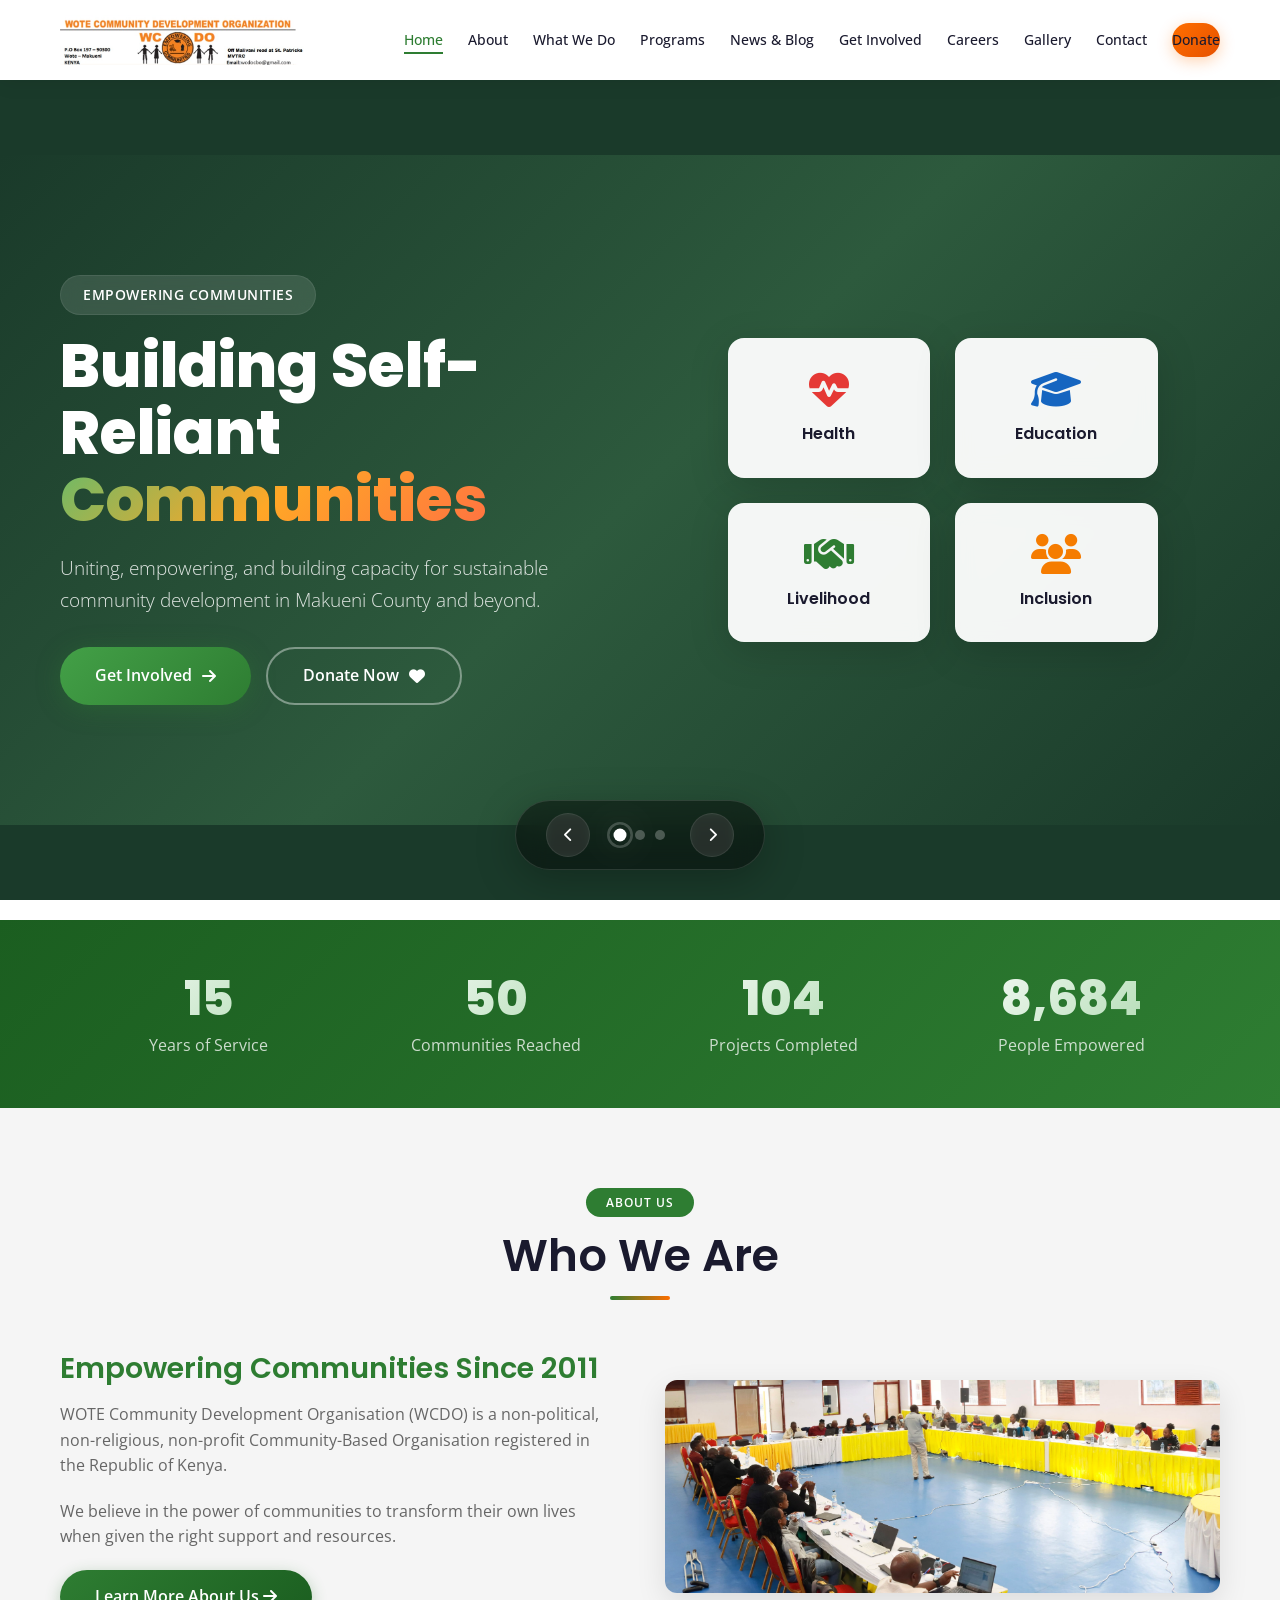
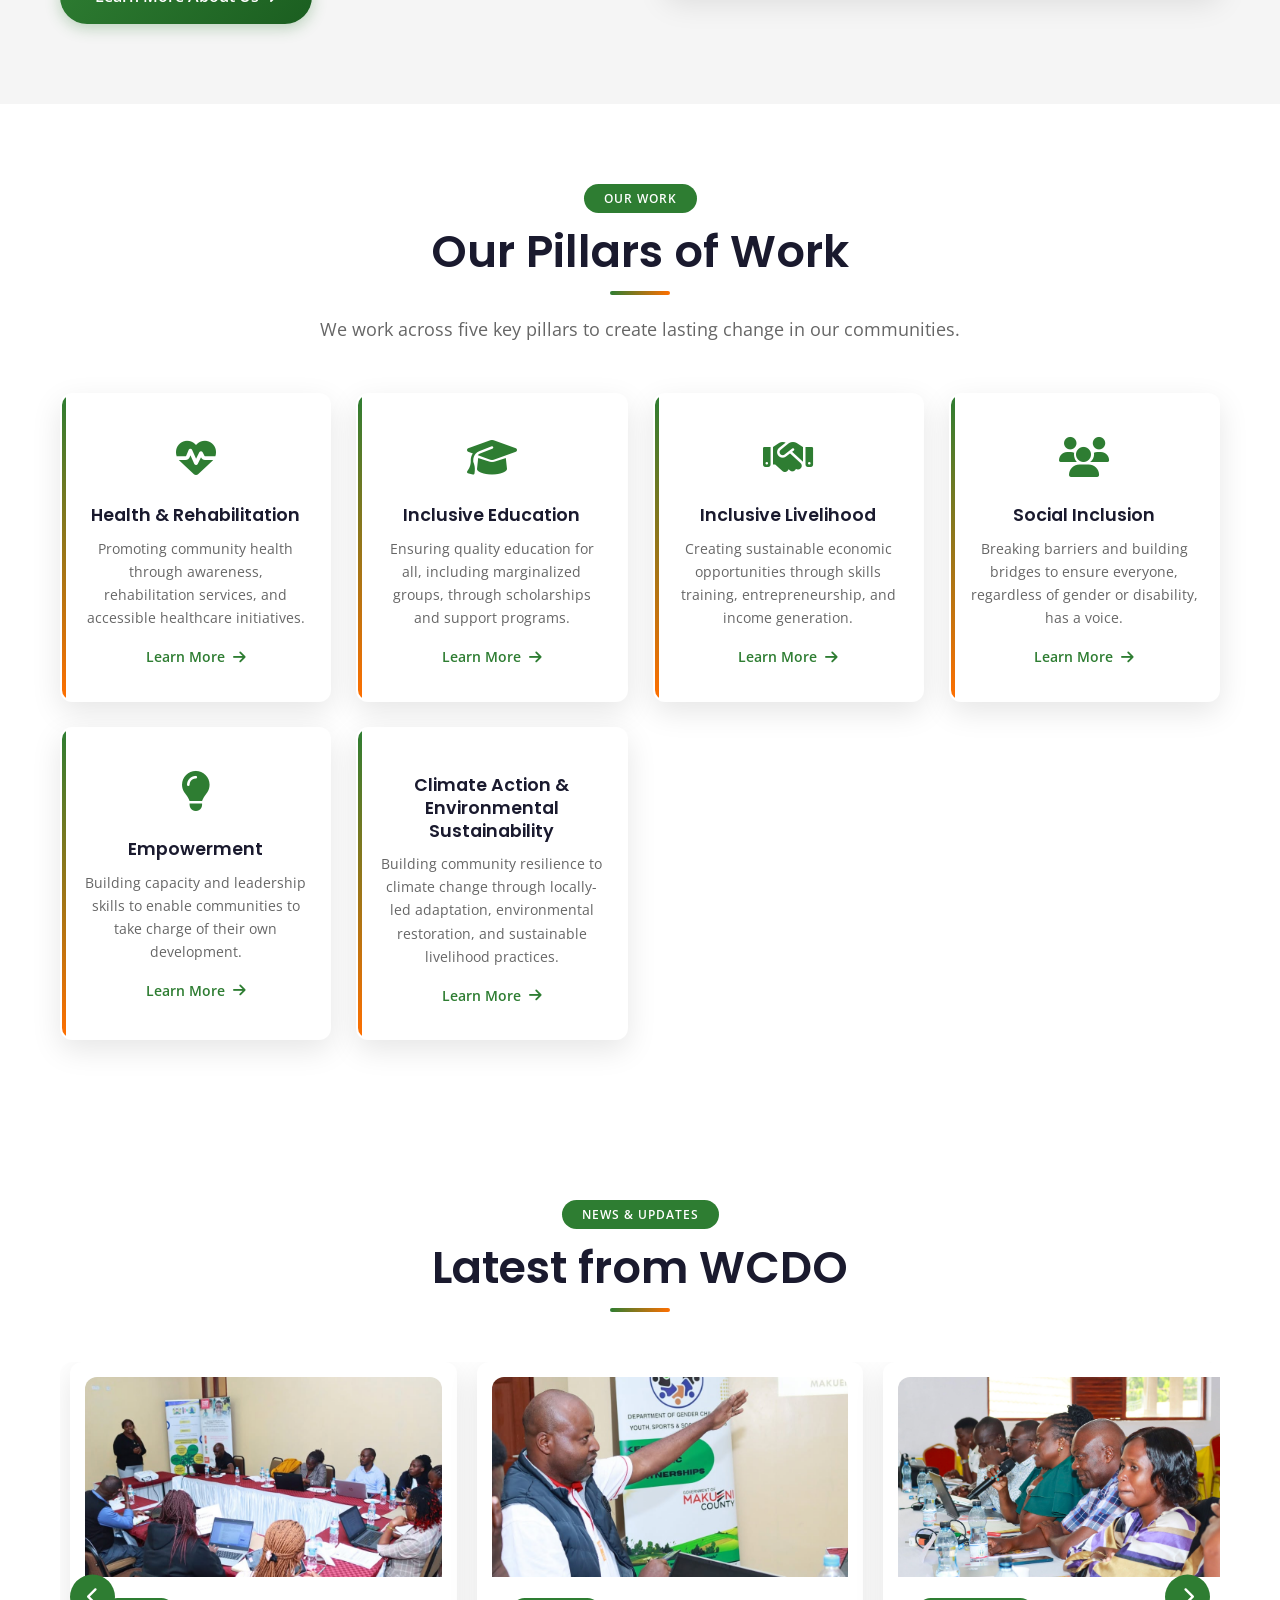
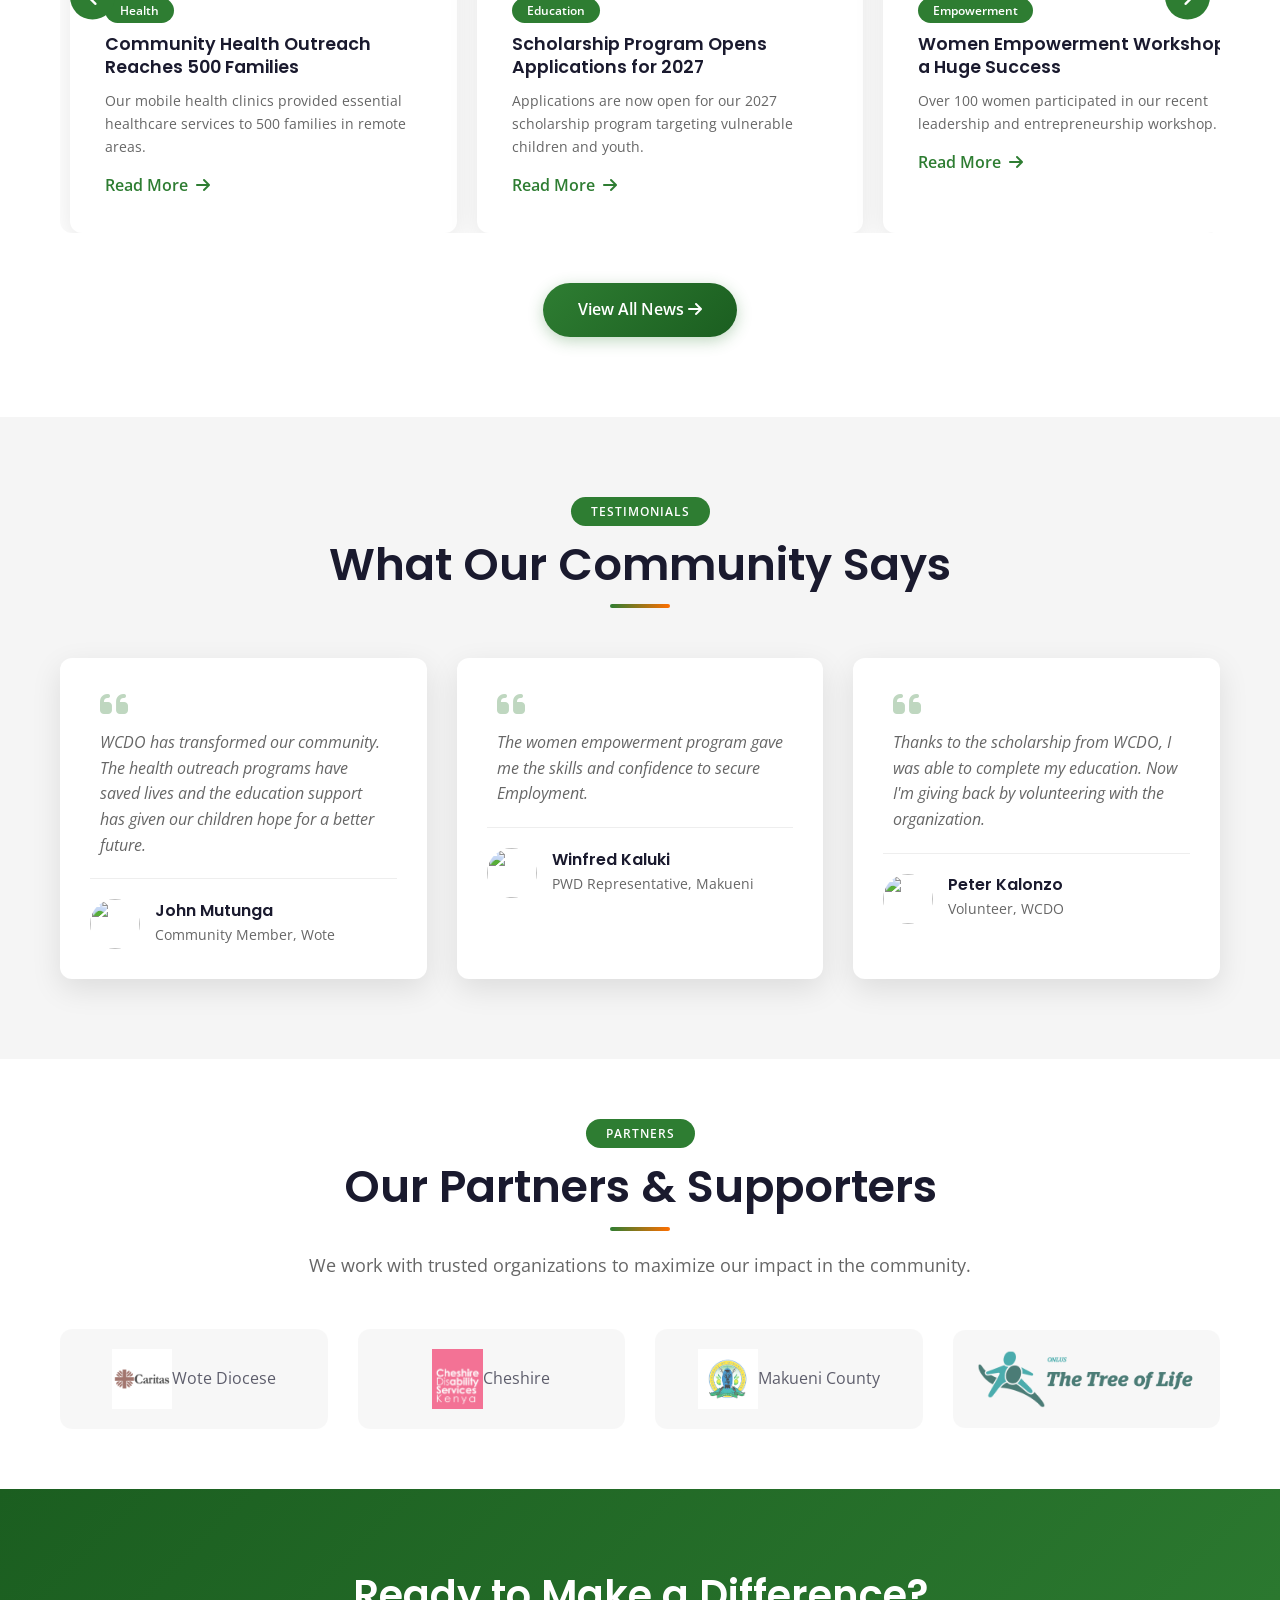
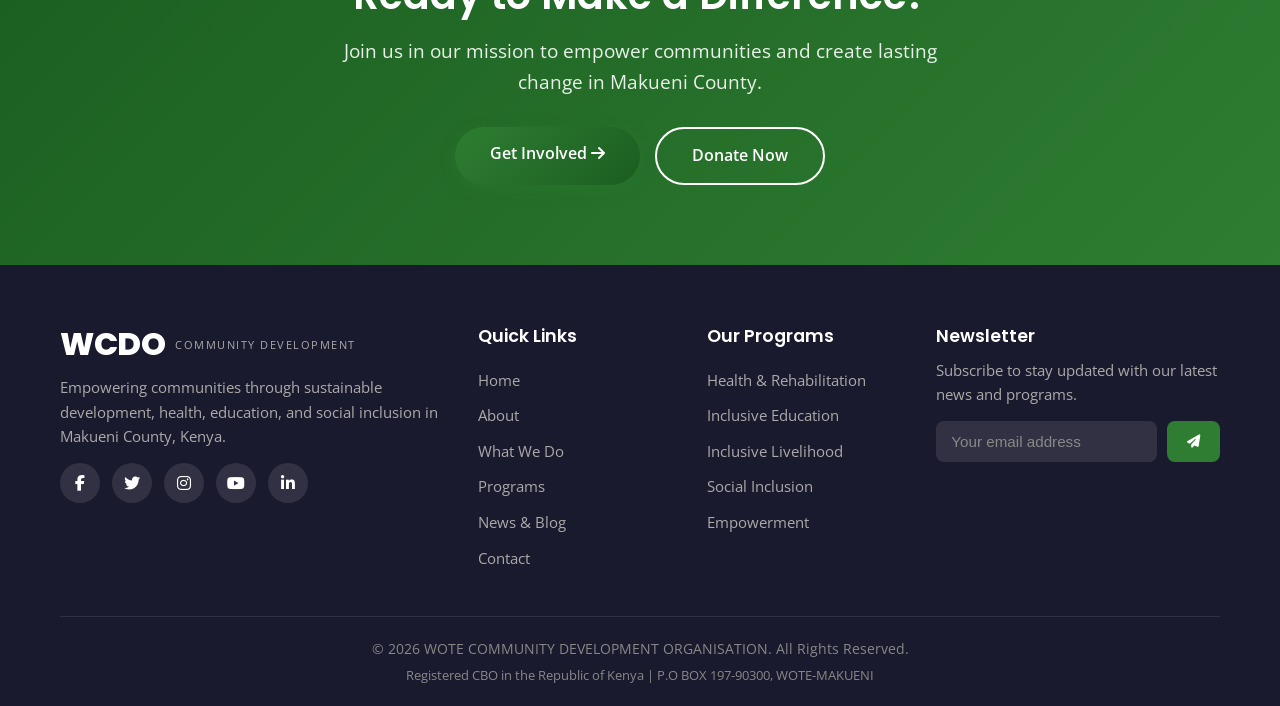
==== index.html @ 83245bdb "Initial commit: WCDO website with blog system" ====
<!DOCTYPE html>
<html lang="en">
<head>
    <meta charset="UTF-8">
    <meta name="viewport" content="width=device-width, initial-scale=1.0">
	 <!-- FAVICON -->
    <!-- ======================================== -->
    <link rel="icon" type="image/x-icon" href="favicon.ico">
    <link rel="apple-touch-icon" sizes="180x180" href="assets/images/apple-touch-icon.png">
    <link rel="icon" type="image/png" sizes="32x32" href="assets/images/favicon-32x32.png">
    <link rel="icon" type="image/png" sizes="16x16" href="assets/images/favicon-16x16.png">
    <link rel="manifest" href="site.webmanifest">
    
    <!-- ======================================== -->
    <!-- SEO / META -->
    <!-- ======================================== -->
    <meta name="description" content="WOTE Community Development Organisation - Empowering communities through health, education, livelihood, and social inclusion in Makueni County, Kenya.">
	<title>WCDO - Wote Community Development Organisation</title>
    
    <!-- Google Fonts -->
    <link href="https://fonts.googleapis.com/css2?family=Poppins:wght@300;400;500;600;700;800&family=Open+Sans:wght@300;400;600;700&display=swap" rel="stylesheet">
    
    <!-- Font Awesome Icons -->
    <link rel="stylesheet" href="https://cdnjs.cloudflare.com/ajax/libs/font-awesome/6.4.0/css/all.min.css">
    
    <!-- Custom CSS -->
    <link rel="stylesheet" href="css/style.css">
</head>
<body>
    <!-- ======================================== -->
    <!-- HEADER / NAVIGATION -->
    <!-- ======================================== -->
    <header class="header" id="header">
        <div class="container">
            <nav class="navbar">
                <div class="logo">
                    <a href="index.html" class="logo-with-text">
                        <img src="assets/images/logo.jpg" alt="WCDO Logo" class="logo-img">
                    </a>
                </div>
                
                <ul class="nav-menu" id="navMenu">
                    <li><a href="index.html" class="nav-link active">Home</a></li>
                    <li><a href="about.html" class="nav-link">About</a></li>
                    <li><a href="what-we-do.html" class="nav-link">What We Do</a></li>
                    <li><a href="programs.html" class="nav-link">Programs</a></li>
                    <li><a href="news-blog.html" class="nav-link">News & Blog</a></li>
                    <li><a href="get-involved.html" class="nav-link">Get Involved</a></li>
					<li><a href="careers.html" class="nav-link">Careers</a></li>
                    <li><a href="gallery.html" class="nav-link">Gallery</a></li>
                    <li><a href="contact.html" class="nav-link">Contact</a></li>
                    <li><a href="donate.html" class="btn-donate-nav">Donate</a></li>
                </ul>
                
                <div class="hamburger" id="hamburger">
                    <span class="bar"></span>
                    <span class="bar"></span>
                    <span class="bar"></span>
                </div>
            </nav>
        </div>
    </header>

<!-- ======================================== -->
<!-- HERO SECTION WITH SLIDER -->
<!-- ======================================== -->
<!-- ======================================== -->
<!-- HERO SECTION WITH SLIDER -->
<!-- ======================================== -->
<section class="hero">
    <div class="hero-slider" id="heroSlider">
        <!-- Slide 1 -->
        <div class="slide active" data-index="0">
            <div class="slide-bg" style="background: linear-gradient(135deg, #1a3a2a 0%, #2d5a3d 50%, #1a3a2a 100%);"></div>
            <div class="container hero-content">
                <div class="hero-text">
                    <span class="hero-badge">Empowering Communities</span>
                    <h1>Building Self-Reliant <br><span class="highlight">Communities</span></h1>
                    <p>Uniting, empowering, and building capacity for sustainable community development in Makueni County and beyond.</p>
                    <div class="hero-buttons">
                        <a href="get-involved.html" class="btn-primary">Get Involved <i class="fas fa-arrow-right"></i></a>
                        <a href="donate.html" class="btn-secondary">Donate Now <i class="fas fa-heart"></i></a>
                    </div>
                </div>
                <div class="hero-image">
                    <div class="floating-cards">
                        <div class="float-card card1">
                            <i class="fas fa-heartbeat"></i>
                            <span>Health</span>
                        </div>
                        <div class="float-card card2">
                            <i class="fas fa-graduation-cap"></i>
                            <span>Education</span>
                        </div>
                        <div class="float-card card3">
                            <i class="fas fa-handshake"></i>
                            <span>Livelihood</span>
                        </div>
                        <div class="float-card card4">
                            <i class="fas fa-users"></i>
                            <span>Inclusion</span>
                        </div>
                    </div>
                </div>
            </div>
        </div>
        
        <!-- Slide 2 -->
        <div class="slide" data-index="1">
            <div class="slide-bg" style="background: linear-gradient(135deg, #0d47a1 0%, #1565c0 50%, #0d47a1 100%);"></div>
            <div class="container hero-content">
                <div class="hero-text">
                    <span class="hero-badge">Making a Difference</span>
                    <h1>Transforming Lives <br><span class="highlight">Through Education</span></h1>
                    <p>Providing quality education and opportunities for every child in our community, regardless of their background.</p>
                    <div class="hero-buttons">
                        <a href="programs.html" class="btn-primary">Our Programs <i class="fas fa-arrow-right"></i></a>
                        <a href="donate.html" class="btn-secondary">Support Education</a>
                    </div>
                </div>
                <div class="hero-image">
                    <img src="assets/images/training 1.jpg" alt="Education" style="border-radius: 20px; box-shadow: 0 20px 60px rgba(0,0,0,0.3);">
                </div>
            </div>
        </div>
        
        <!-- Slide 3 -->
        <div class="slide" data-index="2">
            <div class="slide-bg" style="background: linear-gradient(135deg, #bf360c 0%, #e65100 50%, #bf360c 100%);"></div>
            <div class="container hero-content">
                <div class="hero-text">
                    <span class="hero-badge">Community Health</span>
                    <h1>Healthy Communities <br><span class="highlight">Stronger Futures</span></h1>
                    <p>Promoting health and rehabilitation services to ensure every community member has access to quality healthcare.</p>
                    <div class="hero-buttons">
                        <a href="what-we-do.html" class="btn-primary">Learn More <i class="fas fa-arrow-right"></i></a>
                        <a href="contact.html" class="btn-secondary">Get in Touch</a>
                    </div>
                </div>
                <div class="hero-image">
                    <img src="assets/images/training 3.jpg" alt="Healthcare" style="border-radius: 20px; box-shadow: 0 20px 60px rgba(0,0,0,0.3);">
                </div>
            </div>
        </div>
    </div>
    
    <!-- Slider Controls -->
    <div class="slider-controls">
        <button class="slider-btn prev" id="prevSlide"><i class="fas fa-chevron-left"></i></button>
        <div class="slider-dots" id="sliderDots">
            <span class="dot active" data-slide="0"></span>
            <span class="dot" data-slide="1"></span>
            <span class="dot" data-slide="2"></span>
        </div>
        <button class="slider-btn next" id="nextSlide"><i class="fas fa-chevron-right"></i></button>
    </div>
</section>

<!-- ======================================== -->
<!-- STATS BAR - MOVED OUTSIDE HERO -->
<!-- ======================================== -->
<section class="stats-bar">
    <div class="container">
        <div class="stats-grid">
            <div class="stat-item" data-count="15">
                <span class="stat-number" id="stat1">0</span>
                <span class="stat-label">Years of Service</span>
            </div>
            <div class="stat-item" data-count="50">
                <span class="stat-number" id="stat2">0</span>
                <span class="stat-label">Communities Reached</span>
            </div>
            <div class="stat-item" data-count="120">
                <span class="stat-number" id="stat3">0</span>
                <span class="stat-label">Projects Completed</span>
            </div>
            <div class="stat-item" data-count="10000">
                <span class="stat-number" id="stat4">0</span>
                <span class="stat-label">People Empowered</span>
            </div>
        </div>
    </div>
</section>

    <!-- ======================================== -->
    <!-- ABOUT PREVIEW SECTION -->
    <!-- ======================================== -->
    <section class="about-preview">
        <div class="container">
            <div class="section-header">
                <span class="section-tag">About Us</span>
                <h2>Who We Are</h2>
                <div class="section-divider"></div>
            </div>
            
            <div class="about-preview-grid">
                <div class="about-preview-content">
                    <h3>Empowering Communities Since 2011</h3>
                    <p>WOTE Community Development Organisation (WCDO) is a non-political, non-religious, non-profit Community-Based Organisation registered in the Republic of Kenya.</p>
                    <p>We believe in the power of communities to transform their own lives when given the right support and resources.</p>
                    <a href="about.html" class="btn-primary">Learn More About Us <i class="fas fa-arrow-right"></i></a>
                </div>
                <div class="about-preview-image">
                    <img src="assets/images/community.jpg" alt="Community" loading="lazy">
                </div>
            </div>
        </div>
    </section>

    <!-- ======================================== -->
    <!-- PILLARS PREVIEW -->
    <!-- ======================================== -->
    <section class="pillars-preview">
        <div class="container">
            <div class="section-header">
                <span class="section-tag">Our Work</span>
                <h2>Our Pillars of Work</h2>
                <div class="section-divider"></div>
                <p>We work across five key pillars to create lasting change in our communities.</p>
            </div>
            
            <div class="pillars-grid">
                <div class="pillar-card">
                    <div class="pillar-icon"><i class="fas fa-heartbeat"></i></div>
                    <h3>Health & Rehabilitation</h3>
                    <p>Promoting community health through awareness, rehabilitation services, and accessible healthcare initiatives.</p>
                    <a href="what-we-do.html#health" class="pillar-link">Learn More <i class="fas fa-arrow-right"></i></a>
                </div>
                <div class="pillar-card">
                    <div class="pillar-icon"><i class="fas fa-graduation-cap"></i></div>
                    <h3>Inclusive Education</h3>
                    <p>Ensuring quality education for all, including marginalized groups, through scholarships and support programs.</p>
                    <a href="what-we-do.html#education" class="pillar-link">Learn More <i class="fas fa-arrow-right"></i></a>
                </div>
                <div class="pillar-card">
                    <div class="pillar-icon"><i class="fas fa-handshake"></i></div>
                    <h3>Inclusive Livelihood</h3>
                    <p>Creating sustainable economic opportunities through skills training, entrepreneurship, and income generation.</p>
                    <a href="what-we-do.html#livelihood" class="pillar-link">Learn More <i class="fas fa-arrow-right"></i></a>
                </div>
                <div class="pillar-card">
                    <div class="pillar-icon"><i class="fas fa-users"></i></div>
                    <h3>Social Inclusion</h3>
                    <p>Breaking barriers and building bridges to ensure everyone, regardless of gender or disability, has a voice.</p>
                    <a href="what-we-do.html#inclusion" class="pillar-link">Learn More <i class="fas fa-arrow-right"></i></a>
                </div>
                <div class="pillar-card">
                    <div class="pillar-icon"><i class="fas fa-lightbulb"></i></div>
                    <h3>Empowerment</h3>
                    <p>Building capacity and leadership skills to enable communities to take charge of their own development.</p>
                    <a href="what-we-do.html#empowerment" class="pillar-link">Learn More <i class="fas fa-arrow-right"></i></a>
                </div>
				 <div class="pillar-card">
                    <div class="pillar-icon"><i class="fa-globe-africa"></i></div>
                    <h3>Climate Action & Environmental Sustainability</h3>
                    <p>Building community resilience to climate change through locally-led adaptation, environmental restoration, and sustainable livelihood practices.</p>
                    <a href="what-we-do.html#empowerment" class="pillar-link">Learn More <i class="fas fa-arrow-right"></i></a>
                </div>
            </div>
        </div>
    </section>

    <!-- ======================================== -->
    <!-- NEWS & UPDATES CAROUSEL -->
    <!-- ======================================== -->
    <section class="news-carousel">
        <div class="container">
            <div class="section-header">
                <span class="section-tag">News & Updates</span>
                <h2>Latest from WCDO</h2>
                <div class="section-divider"></div>
            </div>
            
            <div class="carousel-container">
                <div class="carousel-track" id="carouselTrack">
                    <!-- News Item 1 -->
                    <div class="carousel-item">
                        <img src="assets/images/stakeholders.jpg" alt="Health Outreach">
                        <div class="carousel-content">
                            <span class="news-tag">Health</span>
                            <h3>Community Health Outreach Reaches 500 Families</h3>
                            <p>Our mobile health clinics provided essential healthcare services to 500 families in remote areas.</p>
                            <a href="news-blog.html" class="read-more">Read More <i class="fas fa-arrow-right"></i></a>
                        </div>
                    </div>
                    
                    <!-- News Item 2 -->
                    <div class="carousel-item">
                        <img src="assets/images/education.jpg" alt="Education">
                        <div class="carousel-content">
                            <span class="news-tag">Education</span>
                            <h3>Scholarship Program Opens Applications for 2027</h3>
                            <p>Applications are now open for our 2027 scholarship program targeting vulnerable children and youth.</p>
                            <a href="news-blog.html" class="read-more">Read More <i class="fas fa-arrow-right"></i></a>
                        </div>
                    </div>
                    
                    <!-- News Item 3 -->
                    <div class="carousel-item">
                        <img src="assets/images/women.jpg" alt="Women Empowerment">
                        <div class="carousel-content">
                            <span class="news-tag">Empowerment</span>
                            <h3>Women Empowerment Workshop a Huge Success</h3>
                            <p>Over 100 women participated in our recent leadership and entrepreneurship workshop.</p>
                            <a href="news-blog.html" class="read-more">Read More <i class="fas fa-arrow-right"></i></a>
                        </div>
                    </div>
                    
                    <!-- News Item 4 -->
                    <div class="carousel-item">
                        <img src="https://images.unsplash.com/photo-1531482615713-2afd69097998?w=400&h=250&fit=crop" alt="Community">
                        <div class="carousel-content">
                            <span class="news-tag">Community</span>
                            <h3>New Community Center Opens in Wote</h3>
                            <p>A new community center has been opened to provide a space for training and community gatherings.</p>
                            <a href="news-blog.html" class="read-more">Read More <i class="fas fa-arrow-right"></i></a>
                        </div>
                    </div>
                    
                    <!-- News Item 5 -->
                    <div class="carousel-item">
                        <img src="https://images.unsplash.com/photo-1593113646773-028c64a0ad7b?w=400&h=250&fit=crop" alt="Youth">
                        <div class="carousel-content">
                            <span class="news-tag">Youth</span>
                            <h3>Youth Leadership Program Launched</h3>
                            <p>New program aims to develop leadership skills among youth in Makueni County.</p>
                            <a href="news-blog.html" class="read-more">Read More <i class="fas fa-arrow-right"></i></a>
                        </div>
                    </div>
                </div>
                
                <button class="carousel-btn prev-btn" id="carouselPrev"><i class="fas fa-chevron-left"></i></button>
                <button class="carousel-btn next-btn" id="carouselNext"><i class="fas fa-chevron-right"></i></button>
            </div>
            
            <div class="carousel-dots" id="carouselDots"></div>
            
            <div class="view-all-news">
                <a href="news-blog.html" class="btn-primary">View All News <i class="fas fa-arrow-right"></i></a>
            </div>
        </div>
    </section>

    <!-- ======================================== -->
    <!-- TESTIMONIALS -->
    <!-- ======================================== -->
    <section class="testimonials">
        <div class="container">
            <div class="section-header">
                <span class="section-tag">Testimonials</span>
                <h2>What Our Community Says</h2>
                <div class="section-divider"></div>
            </div>
            
            <div class="testimonials-grid">
                <div class="testimonial-card">
                    <div class="testimonial-content">
                        <i class="fas fa-quote-left"></i>
                        <p>WCDO has transformed our community. The health outreach programs have saved lives and the education support has given our children hope for a better future.</p>
                    </div>
                    <div class="testimonial-author">
                        <img src="" alt="">
                        <div>
                            <h4>John Mutunga</h4>
                            <span>Community Member, Wote</span>
                        </div>
                    </div>
                </div>
                
                <div class="testimonial-card">
                    <div class="testimonial-content">
                        <i class="fas fa-quote-left"></i>
                        <p>The women empowerment program gave me the skills and confidence to secure Employment.</p>
                    </div>
                    <div class="testimonial-author">
                        <img src="" alt="">
                        <div>
                            <h4>Winfred Kaluki</h4>
                            <span>PWD Representative, Makueni</span>
                        </div>
                    </div>
                </div>
                
                <div class="testimonial-card">
                    <div class="testimonial-content">
                        <i class="fas fa-quote-left"></i>
                        <p>Thanks to the scholarship from WCDO, I was able to complete my education. Now I'm giving back by volunteering with the organization.</p>
                    </div>
                    <div class="testimonial-author">
                        <img src="" alt="">
                        <div>
                            <h4>Peter Kalonzo</h4>
                            <span>Volunteer, WCDO</span>
                        </div>
                    </div>
                </div>
            </div>
        </div>
    </section>

    <!-- ======================================== -->
<!-- PARTNERS -->
<!-- ======================================== -->
<section class="partners">
    <div class="container">
        <div class="section-header">
            <span class="section-tag">Partners</span>
            <h2>Our Partners & Supporters</h2>
            <div class="section-divider"></div>
            <p>We work with trusted organizations to maximize our impact in the community.</p>
        </div>
        
        <div class="partners-grid">
            <div class="partner-logo">
                <img src="assets/images/caritas.png" alt="Caritas Wote Diocese" loading="lazy">
                <span class="partner-name">Wote Diocese</span>
            </div>
            <div class="partner-logo">
                <img src="assets/images/chesire.png" alt="Cheshire" loading="lazy">
                <span class="partner-name">Cheshire</span>
            </div>
            <div class="partner-logo">
                <img src="assets/images/makueni.png" alt="Makueni County" loading="lazy">
                <span class="partner-name">Makueni County</span>
            </div>
            <div class="partner-logo">
                <img src="assets/images/tree-of-life.png" alt="Tree of Life" loading="lazy">
                <span class="partner-name"></span>
            </div>
        </div>
    </div>
</section>
    <!-- ======================================== -->
    <!-- CTA SECTION -->
    <!-- ======================================== -->
    <section class="cta-section">
        <div class="container">
            <div class="cta-content">
                <h2>Ready to Make a Difference?</h2>
                <p>Join us in our mission to empower communities and create lasting change in Makueni County.</p>
                <div class="cta-buttons">
                    <a href="get-involved.html" class="btn-primary">Get Involved <i class="fas fa-arrow-right"></i></a>
                    <a href="donate.html" class="btn-secondary">Donate Now</a>
                </div>
            </div>
        </div>
    </section>

    <!-- ======================================== -->
    <!-- FOOTER -->
    <!-- ======================================== -->
    <!-- ======================================== -->
<!-- FOOTER -->
<!-- ======================================== -->
<footer class="footer">
    <div class="container">
        <div class="footer-grid">
            <div class="footer-about">
                <div class="footer-logo">
                    <span class="footer-logo-text">WCDO</span>
                    <span class="footer-logo-sub">Community Development</span>
                </div>
                <p>Empowering communities through sustainable development, health, education, and social inclusion in Makueni County, Kenya.</p>
                <div class="footer-social">
                    <a href="https://www.facebook.com/profile.php?id=61583773153705" target="_blank"><i class="fab fa-facebook-f"></i></a>
                    <a href="#" target="_blank"><i class="fab fa-twitter"></i></a>
                    <a href="#" target="_blank"><i class="fab fa-instagram"></i></a>
                    <a href="#" target="_blank"><i class="fab fa-youtube"></i></a>
                    <a href="#" target="_blank"><i class="fab fa-linkedin-in"></i></a>
                </div>
            </div>
            
            <div class="footer-links">
                <h4>Quick Links</h4>
                <ul>
                    <li><a href="index.html">Home</a></li>
                    <li><a href="about.html">About</a></li>
                    <li><a href="what-we-do.html">What We Do</a></li>
                    <li><a href="programs.html">Programs</a></li>
                    <li><a href="news-blog.html">News & Blog</a></li>
                    <li><a href="contact.html">Contact</a></li>
                </ul>
            </div>
            
            <div class="footer-links">
                <h4>Our Programs</h4>
                <ul>
                    <li><a href="programs.html">Health & Rehabilitation</a></li>
                    <li><a href="programs.html">Inclusive Education</a></li>
                    <li><a href="programs.html">Inclusive Livelihood</a></li>
                    <li><a href="programs.html">Social Inclusion</a></li>
                    <li><a href="programs.html">Empowerment</a></li>
                </ul>
            </div>
            
            <div class="footer-newsletter">
                <h4>Newsletter</h4>
                <p>Subscribe to stay updated with our latest news and programs.</p>
                <form id="newsletterForm" class="newsletter-form">
                    <input type="email" placeholder="Your email address" required>
                    <button type="submit"><i class="fas fa-paper-plane"></i></button>
                </form>
            </div>
        </div>
        
        <div class="footer-bottom">
            <p>&copy; 2026 WOTE COMMUNITY DEVELOPMENT ORGANISATION. All Rights Reserved.</p>
            <p>Registered CBO in the Republic of Kenya | P.O BOX 197-90300, WOTE-MAKUENI</p>
        </div>
    </div>
</footer>

    <!-- Scroll to top button -->
    <button id="scrollTop" class="scroll-top">
        <i class="fas fa-chevron-up"></i>
    </button>

    <!-- ======================================== -->
    <!-- JAVASCRIPT -->
    <!-- ======================================== -->
    <script src="js/main.js"></script>
</body>
</html>
---- css/style.css ----
/* ======================================== */
/* CSS VARIABLES & RESET */
/* ======================================== */
:root {
    --primary: #2E7D32;
    --primary-dark: #1B5E20;
    --primary-light: #4CAF50;
    --secondary: #FF6F00;
    --secondary-light: #FFA726;
    --accent: #1565C0;
    --accent-light: #42A5F5;
    --dark: #1a1a2e;
    --dark-light: #2d2d44;
    --gray: #f5f5f5;
    --gray-dark: #666;
    --white: #ffffff;
    --shadow: 0 10px 30px rgba(0,0,0,0.1);
    --shadow-hover: 0 15px 40px rgba(0,0,0,0.15);
    --radius: 12px;
    --transition: all 0.3s cubic-bezier(0.4, 0, 0.2, 1);
}

* {
    margin: 0;
    padding: 0;
    box-sizing: border-box;
}

html {
    scroll-behavior: smooth;
}

body {
    font-family: 'Open Sans', sans-serif;
    color: var(--dark);
    background: var(--white);
    overflow-x: hidden;
    line-height: 1.6;
}

h1, h2, h3, h4, h5, h6 {
    font-family: 'Poppins', sans-serif;
    font-weight: 600;
    line-height: 1.3;
}

a {
    text-decoration: none;
    color: inherit;
    transition: var(--transition);
}

ul {
    list-style: none;
}

img {
    max-width: 100%;
    height: auto;
    display: block;
}

.container {
    max-width: 1200px;
    margin: 0 auto;
    padding: 0 20px;
}

/* ======================================== */
/* SECTION HEADERS */
/* ======================================== */
.section-header {
    text-align: center;
    margin-bottom: 50px;
}

.section-tag {
    display: inline-block;
    background: var(--primary);
    color: var(--white);
    padding: 5px 20px;
    border-radius: 50px;
    font-size: 12px;
    font-weight: 600;
    text-transform: uppercase;
    letter-spacing: 1px;
    margin-bottom: 10px;
}

.section-header h2 {
    font-size: 2.8rem;
    color: var(--dark);
    margin-bottom: 5px;
}

.section-divider {
    width: 60px;
    height: 4px;
    background: linear-gradient(90deg, var(--primary), var(--secondary));
    margin: 10px auto 20px;
    border-radius: 2px;
}

.section-header p {
    color: var(--gray-dark);
    max-width: 700px;
    margin: 0 auto;
    font-size: 1.1rem;
}

/* ======================================== */
/* BUTTONS */
/* ======================================== */
.btn-primary {
    display: inline-block;
    padding: 14px 35px;
    background: linear-gradient(135deg, var(--primary), var(--primary-dark));
    color: var(--white);
    border: none;
    border-radius: 50px;
    font-size: 1rem;
    font-weight: 600;
    cursor: pointer;
    transition: var(--transition);
    box-shadow: 0 4px 15px rgba(46, 125, 50, 0.3);
}

.btn-primary:hover {
    transform: translateY(-3px);
    box-shadow: 0 8px 25px rgba(46, 125, 50, 0.4);
}

.btn-secondary {
    display: inline-block;
    padding: 14px 35px;
    background: transparent;
    color: var(--white);
    border: 2px solid var(--white);
    border-radius: 50px;
    font-size: 1rem;
    font-weight: 600;
    cursor: pointer;
    transition: var(--transition);
}

.btn-secondary:hover {
    background: var(--white);
    color: var(--primary);
    transform: translateY(-3px);
}

.btn-donate-nav {
    display: inline-block;
    padding: 10px 25px;
    background: linear-gradient(135deg, var(--secondary), #e65100);
    color: var(--white);
    border-radius: 50px;
    font-weight: 600;
    transition: var(--transition);
    box-shadow: 0 4px 15px rgba(255, 111, 0, 0.3);
}

.btn-donate-nav:hover {
    transform: translateY(-2px);
    box-shadow: 0 8px 25px rgba(255, 111, 0, 0.4);
}

/* ======================================== */
/* HEADER / NAVIGATION */
/* ======================================== */
.header {
    position: fixed;
    top: 0;
    left: 0;
    width: 100%;
    z-index: 1000;
    background: #ffffff;
    backdrop-filter: blur(10px);
    box-shadow: 0 2px 20px rgba(0,0,0,0.08);
    transition: var(--transition);
}

.header.scrolled {
    background: rgba(255, 255, 255, 0.98);
    box-shadow: 0 4px 30px rgba(0,0,0,0.1);
}

.navbar {
    display: flex;
    justify-content: space-between;
    align-items: center;
    padding: 15px 0;
}

.logo a {
    display: flex;
    align-items: center;
    gap: 10px;
}

.logo-icon {
    font-size: 2rem;
    color: var(--primary);
}

.logo-text {
    font-family: 'Poppins', sans-serif;
    font-size: 1.8rem;
    font-weight: 800;
    color: var(--primary);
}

.logo-sub {
    font-size: 0.65rem;
    font-weight: 400;
    color: var(--gray-dark);
    display: block;
    margin-top: -5px;
}

.nav-menu {
    display: flex;
    align-items: center;
    gap: 25px;
}

.nav-menu li a {
    font-size: 0.9rem;
    font-weight: 500;
    color: var(--dark);
    padding: 5px 0;
    position: relative;
}

.nav-menu li a::after {
    content: '';
    position: absolute;
    bottom: 0;
    left: 0;
    width: 0;
    height: 2px;
    background: var(--primary);
    transition: var(--transition);
}

.nav-menu li a:hover::after,
.nav-menu li a.active::after {
    width: 100%;
}

.nav-menu li a.active {
    color: var(--primary);
}

.hamburger {
    display: none;
    flex-direction: column;
    cursor: pointer;
    gap: 5px;
}

.bar {
    width: 28px;
    height: 3px;
    background: var(--dark);
    border-radius: 2px;
    transition: var(--transition);
}

.hamburger.active .bar:nth-child(1) {
    transform: rotate(45deg) translate(5px, 6px);
}

.hamburger.active .bar:nth-child(2) {
    opacity: 0;
}

.hamburger.active .bar:nth-child(3) {
    transform: rotate(-45deg) translate(5px, -6px);
}

/* ======================================== */
/* HERO / HOME */
/* ======================================== */
.hero {
    padding-top: 80px;
    min-height: 100vh;
    display: flex;
    flex-direction: column;
    background: linear-gradient(135deg, #f8f9fa 0%, #e8f5e9 100%);
}

.hero-slider {
    flex: 1;
    display: flex;
    align-items: center;
}

.slide {
    display: none;
    width: 100%;
    padding: 40px 0;
}

.slide.active {
    display: block;
    animation: fadeSlide 0.8s ease;
}

@keyframes fadeSlide {
    from { opacity: 0; transform: translateY(30px); }
    to { opacity: 1; transform: translateY(0); }
}

.slide-bg {
    position: absolute;
    top: 0;
    left: 0;
    width: 100%;
    height: 100%;
    z-index: -1;
}

.hero-content {
    display: grid;
    grid-template-columns: 1fr 1fr;
    gap: 50px;
    align-items: center;
    position: relative;
    padding: 40px 0;
}

.hero-text .hero-badge {
    display: inline-block;
    background: rgba(46, 125, 50, 0.15);
    color: var(--primary);
    padding: 8px 20px;
    border-radius: 50px;
    font-size: 0.85rem;
    font-weight: 600;
    margin-bottom: 15px;
}

.hero-text h1 {
    font-size: 3.8rem;
    font-weight: 800;
    line-height: 1.1;
    margin-bottom: 15px;
}

.hero-text h1 .highlight {
    background: linear-gradient(135deg, var(--primary), var(--secondary));
    -webkit-background-clip: text;
    -webkit-text-fill-color: transparent;
}

.hero-text p {
    font-size: 1.2rem;
    color: var(--gray-dark);
    margin-bottom: 30px;
    max-width: 550px;
}

.hero-buttons {
    display: flex;
    gap: 15px;
    flex-wrap: wrap;
}

.hero-image {
    position: relative;
    display: flex;
    justify-content: center;
    align-items: center;
}

.floating-cards {
    display: grid;
    grid-template-columns: 1fr 1fr;
    gap: 25px;
    padding: 20px;
}

.float-card {
    background: var(--white);
    padding: 30px 25px;
    border-radius: var(--radius);
    text-align: center;
    box-shadow: var(--shadow);
    transition: var(--transition);
    animation: float 3s ease-in-out infinite;
}

.float-card:nth-child(2) { animation-delay: 0.5s; }
.float-card:nth-child(3) { animation-delay: 1s; }
.float-card:nth-child(4) { animation-delay: 1.5s; }

.float-card:hover {
    transform: translateY(-10px);
    box-shadow: var(--shadow-hover);
}

.float-card i {
    font-size: 2.5rem;
    color: var(--primary);
    margin-bottom: 10px;
}

.float-card span {
    display: block;
    font-weight: 600;
    color: var(--dark);
}

@keyframes float {
    0%, 100% { transform: translateY(0); }
    50% { transform: translateY(-10px); }
}

/* Stats Bar */
.stats-bar {
    background: linear-gradient(135deg, var(--primary-dark), var(--primary));
    padding: 40px 0;
    margin-top: 20px;
}

.stats-grid {
    display: grid;
    grid-template-columns: repeat(4, 1fr);
    gap: 30px;
    text-align: center;
}

.stat-item {
    color: var(--white);
}

.stat-number {
    font-family: 'Poppins', sans-serif;
    font-size: 3rem;
    font-weight: 800;
    display: block;
}

.stat-label {
    font-size: 1rem;
    opacity: 0.9;
}

/* ======================================== */
/* ABOUT PAGE */
/* ======================================== */
.about {
    padding: 100px 0;
    background: var(--white);
}

.about-grid {
    display: grid;
    grid-template-columns: 1fr 1fr;
    gap: 60px;
    align-items: start;
}

.about-text h3 {
    font-size: 1.8rem;
    color: var(--primary);
    margin-bottom: 15px;
}

.about-text p {
    color: var(--gray-dark);
    margin-bottom: 15px;
}

.vision-mission {
    display: grid;
    grid-template-columns: 1fr 1fr;
    gap: 20px;
    margin: 30px 0;
}

.vm-card {
    padding: 25px;
    border-radius: var(--radius);
    background: var(--gray);
    transition: var(--transition);
}

.vm-card:hover {
    transform: translateY(-5px);
    box-shadow: var(--shadow);
}

.vm-card.vision {
    background: linear-gradient(135deg, #e8f5e9, #c8e6c9);
}

.vm-card.mission {
    background: linear-gradient(135deg, #fff3e0, #ffe0b2);
}

.vm-icon {
    font-size: 2rem;
    margin-bottom: 10px;
}

.vm-card.vision .vm-icon { color: var(--primary); }
.vm-card.mission .vm-icon { color: var(--secondary); }

.vm-card h4 {
    font-size: 1.1rem;
    margin-bottom: 8px;
}

.vm-card p {
    font-size: 0.95rem;
    color: var(--gray-dark);
}

.core-values h3 {
    font-size: 1.5rem;
    margin-bottom: 15px;
    color: var(--dark);
}

.values-grid {
    display: grid;
    grid-template-columns: repeat(auto-fit, minmax(180px, 1fr));
    gap: 15px;
}

.value-item {
    display: flex;
    align-items: center;
    gap: 10px;
    padding: 12px 18px;
    background: var(--gray);
    border-radius: 50px;
    font-weight: 500;
    transition: var(--transition);
}

.value-item:hover {
    background: var(--primary);
    color: var(--white);
    transform: translateX(5px);
}

.value-item i {
    color: var(--primary);
    font-size: 1.1rem;
}

.value-item:hover i {
    color: var(--white);
}

.about-image {
    position: relative;
}

.about-img-wrapper {
    position: relative;
    border-radius: var(--radius);
    overflow: hidden;
    box-shadow: var(--shadow);
}

.about-img-wrapper img {
    width: 100%;
    height: 100%;
    object-fit: cover;
    transition: var(--transition);
}

.about-img-wrapper:hover img {
    transform: scale(1.05);
}

.about-experience {
    position: absolute;
    bottom: 30px;
    right: -20px;
    background: linear-gradient(135deg, var(--secondary), #e65100);
    color: var(--white);
    padding: 20px 25px;
    border-radius: var(--radius);
    text-align: center;
    box-shadow: var(--shadow);
}

.exp-number {
    font-family: 'Poppins', sans-serif;
    font-size: 2.5rem;
    font-weight: 800;
    display: block;
}

.exp-label {
    font-size: 0.9rem;
    opacity: 0.9;
}

/* Team Section */
.team-section {
    margin-top: 60px;
}

.team-section h3 {
    text-align: center;
    font-size: 2rem;
    margin-bottom: 30px;
    color: var(--dark);
}

.team-grid {
    display: grid;
    grid-template-columns: repeat(auto-fit, minmax(250px, 1fr));
    gap: 30px;
}

.team-card {
    background: var(--white);
    border-radius: var(--radius);
    overflow: hidden;
    box-shadow: var(--shadow);
    text-align: center;
    transition: var(--transition);
}

.team-card:hover {
    transform: translateY(-10px);
    box-shadow: var(--shadow-hover);
}

.team-card img {
    width: 100%;
    height: 250px;
    object-fit: cover;
}

.team-card h4 {
    font-size: 1.2rem;
    margin-top: 15px;
    color: var(--dark);
}

.team-card p {
    color: var(--gray-dark);
    font-size: 0.9rem;
    padding: 0 15px 15px;
}

/* ======================================== */
/* WHAT WE DO / PILLARS */
/* ======================================== */
.what-we-do {
    padding: 100px 0;
    background: var(--gray);
}

.pillars-grid {
    display: grid;
    grid-template-columns: repeat(auto-fit, minmax(320px, 1fr));
    gap: 30px;
}

.pillar-card {
    background: var(--white);
    border-radius: var(--radius);
    padding: 35px;
    box-shadow: var(--shadow);
    transition: var(--transition);
    position: relative;
    overflow: hidden;
}

.pillar-card::before {
    content: '';
    position: absolute;
    top: 0;
    left: 0;
    width: 4px;
    height: 100%;
    background: linear-gradient(180deg, var(--primary), var(--secondary));
}

.pillar-card:hover {
    transform: translateY(-8px);
    box-shadow: var(--shadow-hover);
}

.pillar-icon {
    font-size: 2.5rem;
    color: var(--primary);
    margin-bottom: 15px;
}

.pillar-content h3 {
    font-size: 1.4rem;
    margin-bottom: 10px;
    color: var(--dark);
}

.pillar-content p {
    color: var(--gray-dark);
    margin-bottom: 15px;
}

.pillar-list {
    margin-bottom: 15px;
}

.pillar-list li {
    display: flex;
    align-items: center;
    gap: 10px;
    padding: 5px 0;
    font-size: 0.95rem;
    color: var(--gray-dark);
}

.pillar-list li i {
    color: var(--primary);
    font-size: 0.8rem;
}

.pillar-link {
    color: var(--primary);
    font-weight: 600;
    display: inline-flex;
    align-items: center;
    gap: 8px;
    transition: var(--transition);
}

.pillar-link:hover {
    color: var(--primary-dark);
    gap: 12px;
}

/* ======================================== */
/* PROGRAMS */
/* ======================================== */
.programs {
    padding: 100px 0;
    background: var(--white);
}

.programs-filter {
    display: flex;
    flex-wrap: wrap;
    justify-content: center;
    gap: 10px;
    margin-bottom: 40px;
}

.filter-btn {
    padding: 10px 25px;
    border: 2px solid #ddd;
    background: transparent;
    border-radius: 50px;
    cursor: pointer;
    font-weight: 600;
    transition: var(--transition);
    color: var(--gray-dark);
}

.filter-btn:hover {
    border-color: var(--primary);
    color: var(--primary);
}

.filter-btn.active {
    background: var(--primary);
    color: var(--white);
    border-color: var(--primary);
}

.programs-grid {
    display: grid;
    grid-template-columns: repeat(auto-fit, minmax(320px, 1fr));
    gap: 30px;
}

.program-card {
    background: var(--white);
    border-radius: var(--radius);
    overflow: hidden;
    box-shadow: var(--shadow);
    transition: var(--transition);
}

.program-card:hover {
    transform: translateY(-8px);
    box-shadow: var(--shadow-hover);
}

.program-card img {
    width: 100%;
    height: 220px;
    object-fit: cover;
}

.program-content {
    padding: 25px;
}

.program-tag {
    display: inline-block;
    padding: 3px 15px;
    background: var(--primary);
    color: var(--white);
    border-radius: 50px;
    font-size: 0.75rem;
    font-weight: 600;
    margin-bottom: 10px;
}

.program-content h3 {
    font-size: 1.2rem;
    margin-bottom: 10px;
}

.program-content p {
    color: var(--gray-dark);
    font-size: 0.95rem;
    margin-bottom: 15px;
}

.program-status {
    display: flex;
    justify-content: space-between;
    align-items: center;
    padding-top: 15px;
    border-top: 1px solid #eee;
}

.status-badge {
    padding: 5px 15px;
    border-radius: 50px;
    font-size: 0.8rem;
    font-weight: 600;
}

.status-badge.active {
    background: #e8f5e9;
    color: var(--primary);
}

.status-badge.completed {
    background: #e3f2fd;
    color: var(--accent);
}

.program-link {
    color: var(--primary);
    font-weight: 600;
}

/* ======================================== */
/* BLOG */
/* ======================================== */
.blog {
    padding: 100px 0;
    background: var(--gray);
}

.blog-admin-controls {
    display: flex;
    justify-content: space-between;
    align-items: center;
    flex-wrap: wrap;
    gap: 20px;
    margin-bottom: 40px;
}

.search-blog {
    position: relative;
    flex: 1;
    max-width: 350px;
}

.search-blog input {
    width: 100%;
    padding: 12px 45px 12px 20px;
    border: 2px solid #ddd;
    border-radius: 50px;
    font-size: 0.95rem;
    transition: var(--transition);
}

.search-blog input:focus {
    outline: none;
    border-color: var(--primary);
}

.search-blog i {
    position: absolute;
    right: 18px;
    top: 50%;
    transform: translateY(-50%);
    color: var(--gray-dark);
}

.blog-grid {
    display: grid;
    grid-template-columns: repeat(auto-fit, minmax(320px, 1fr));
    gap: 30px;
}

.blog-card {
    background: var(--white);
    border-radius: var(--radius);
    overflow: hidden;
    box-shadow: var(--shadow);
    transition: var(--transition);
    cursor: pointer;
}

.blog-card:hover {
    transform: translateY(-8px);
    box-shadow: var(--shadow-hover);
}

.blog-card img {
    width: 100%;
    height: 220px;
    object-fit: cover;
}

.blog-card-content {
    padding: 25px;
}

.blog-meta {
    display: flex;
    gap: 15px;
    font-size: 0.8rem;
    color: var(--gray-dark);
    margin-bottom: 10px;
}

.blog-meta .category {
    color: var(--primary);
    font-weight: 600;
}

.blog-card-content h3 {
    font-size: 1.2rem;
    margin-bottom: 10px;
    line-height: 1.4;
}

.blog-card-content p {
    color: var(--gray-dark);
    font-size: 0.95rem;
    margin-bottom: 15px;
}

.read-more {
    color: var(--primary);
    font-weight: 600;
    display: inline-flex;
    align-items: center;
    gap: 8px;
}

/* ======================================== */
/* GET INVOLVED */
/* ======================================== */
.get-involved {
    padding: 100px 0;
    background: var(--white);
}

.involvement-grid {
    display: grid;
    grid-template-columns: repeat(auto-fit, minmax(250px, 1fr));
    gap: 30px;
}

.involve-card {
    text-align: center;
    padding: 40px 30px;
    border-radius: var(--radius);
    background: var(--white);
    box-shadow: var(--shadow);
    transition: var(--transition);
    border: 2px solid transparent;
}

.involve-card:hover {
    transform: translateY(-8px);
    box-shadow: var(--shadow-hover);
    border-color: var(--primary);
}

.involve-icon {
    font-size: 3rem;
    color: var(--primary);
    margin-bottom: 15px;
}

.involve-card h3 {
    font-size: 1.3rem;
    margin-bottom: 10px;
}

.involve-card p {
    color: var(--gray-dark);
    margin-bottom: 20px;
}

.involve-card .btn-primary,
.involve-card .btn-secondary {
    font-size: 0.9rem;
    padding: 10px 25px;
}

.involve-card .btn-secondary {
    color: var(--primary);
    border-color: var(--primary);
}

.involve-card .btn-secondary:hover {
    background: var(--primary);
    color: var(--white);
}

/* ======================================== */
/* GALLERY */
/* ======================================== */
.gallery {
    padding: 100px 0;
    background: var(--gray);
}

.gallery-grid {
    display: grid;
    grid-template-columns: repeat(auto-fit, minmax(250px, 1fr));
    gap: 20px;
}

.gallery-item {
    position: relative;
    border-radius: var(--radius);
    overflow: hidden;
    cursor: pointer;
    aspect-ratio: 1;
}

.gallery-item img {
    width: 100%;
    height: 100%;
    object-fit: cover;
    transition: var(--transition);
}

.gallery-item:hover img {
    transform: scale(1.1);
}

.gallery-item .overlay {
    position: absolute;
    top: 0;
    left: 0;
    width: 100%;
    height: 100%;
    background: rgba(0,0,0,0.5);
    display: flex;
    align-items: center;
    justify-content: center;
    opacity: 0;
    transition: var(--transition);
}

.gallery-item:hover .overlay {
    opacity: 1;
}

.gallery-item .overlay i {
    color: var(--white);
    font-size: 2rem;
}

/* ======================================== */
/* CONTACT */
/* ======================================== */
.contact {
    padding: 100px 0;
    background: var(--white);
}

.contact-grid {
    display: grid;
    grid-template-columns: 1fr 1fr;
    gap: 50px;
}

.contact-info {
    display: flex;
    flex-direction: column;
    gap: 30px;
}

.contact-details {
    display: flex;
    flex-direction: column;
    gap: 20px;
}

.contact-item {
    display: flex;
    gap: 20px;
    align-items: flex-start;
    padding: 15px;
    background: var(--gray);
    border-radius: var(--radius);
    transition: var(--transition);
}

.contact-item:hover {
    transform: translateX(8px);
    background: #e8f5e9;
}

.contact-item i {
    font-size: 1.5rem;
    color: var(--primary);
    min-width: 40px;
    padding-top: 3px;
}

.contact-item h4 {
    font-size: 1rem;
    margin-bottom: 2px;
}

.contact-item p {
    color: var(--gray-dark);
    font-size: 0.95rem;
}

.social-links h4 {
    font-size: 1.1rem;
    margin-bottom: 10px;
}

.social-icons {
    display: flex;
    gap: 12px;
}

.social-icons a {
    display: flex;
    align-items: center;
    justify-content: center;
    width: 45px;
    height: 45px;
    background: var(--gray);
    border-radius: 50%;
    color: var(--dark);
    transition: var(--transition);
    font-size: 1.1rem;
}

.social-icons a:hover {
    background: var(--primary);
    color: var(--white);
    transform: translateY(-3px);
}

.contact-form-wrapper {
    background: var(--gray);
    padding: 40px;
    border-radius: var(--radius);
}

.contact-form .form-group {
    margin-bottom: 20px;
}

.contact-form label {
    display: block;
    font-weight: 600;
    margin-bottom: 5px;
    font-size: 0.9rem;
}

.contact-form input,
.contact-form select,
.contact-form textarea {
    width: 100%;
    padding: 12px 15px;
    border: 2px solid #ddd;
    border-radius: 8px;
    font-size: 0.95rem;
    font-family: 'Open Sans', sans-serif;
    transition: var(--transition);
}

.contact-form input:focus,
.contact-form select:focus,
.contact-form textarea:focus {
    outline: none;
    border-color: var(--primary);
}

.contact-form textarea {
    resize: vertical;
}

.map-container {
    margin-top: 50px;
    border-radius: var(--radius);
    overflow: hidden;
    box-shadow: var(--shadow);
}

/* ======================================== */
/* DONATE */
/* ======================================== */
.donate {
    padding: 100px 0;
    background: linear-gradient(135deg, #f8f9fa, #e8f5e9);
}

.donate-grid {
    display: grid;
    grid-template-columns: 1fr 1fr;
    gap: 50px;
}

.donate-info h3 {
    font-size: 1.8rem;
    color: var(--dark);
    margin-bottom: 15px;
}

.donate-info ul {
    margin-bottom: 25px;
}

.donate-info ul li {
    display: flex;
    align-items: center;
    gap: 12px;
    padding: 8px 0;
    color: var(--gray-dark);
}

.donate-info ul li i {
    color: var(--primary);
    font-size: 1.2rem;
}

.donation-methods h4 {
    font-size: 1.1rem;
    margin-bottom: 10px;
}

.method-icons {
    display: flex;
    gap: 15px;
}

.method-icons span {
    display: flex;
    align-items: center;
    gap: 8px;
    padding: 10px 20px;
    background: var(--white);
    border-radius: 50px;
    box-shadow: var(--shadow);
    font-weight: 500;
}

.donate-form-wrapper {
    background: var(--white);
    padding: 40px;
    border-radius: var(--radius);
    box-shadow: var(--shadow);
}

.donation-amounts {
    display: grid;
    grid-template-columns: repeat(auto-fit, minmax(70px, 1fr));
    gap: 10px;
    margin-bottom: 10px;
}

.amount-btn {
    padding: 10px 5px;
    border: 2px solid #ddd;
    background: transparent;
    border-radius: 8px;
    cursor: pointer;
    font-weight: 600;
    transition: var(--transition);
    font-size: 0.9rem;
}

.amount-btn:hover {
    border-color: var(--primary);
    color: var(--primary);
}

.amount-btn.active {
    background: var(--primary);
    color: var(--white);
    border-color: var(--primary);
}

.donate-form input[type="number"] {
    width: 100%;
    padding: 12px;
    border: 2px solid #ddd;
    border-radius: 8px;
    font-size: 1rem;
    margin-top: 5px;
}

.donate-submit {
    width: 100%;
    font-size: 1.1rem;
    padding: 16px;
}

/* ======================================== */
/* BLOG MODAL */
/* ======================================== */
.blog-modal {
    display: none;
    position: fixed;
    top: 0;
    left: 0;
    width: 100%;
    height: 100%;
    background: rgba(0,0,0,0.7);
    z-index: 2000;
    align-items: center;
    justify-content: center;
    padding: 20px;
}

.blog-modal.active {
    display: flex;
}

.modal-content {
    background: var(--white);
    border-radius: var(--radius);
    max-width: 800px;
    width: 100%;
    max-height: 90vh;
    overflow-y: auto;
    position: relative;
    padding: 40px;
}

.close-modal {
    position: absolute;
    top: 15px;
    right: 20px;
    font-size: 2rem;
    cursor: pointer;
    color: var(--gray-dark);
    transition: var(--transition);
}

.close-modal:hover {
    color: var(--dark);
    transform: rotate(90deg);
}

.modal-body h2 {
    font-size: 2rem;
    margin-bottom: 10px;
}

.modal-body .blog-meta {
    margin-bottom: 20px;
}

.modal-body img {
    width: 100%;
    border-radius: var(--radius);
    margin: 20px 0;
}

.modal-body .blog-content {
    line-height: 1.8;
    color: var(--gray-dark);
}

/* ======================================== */
/* ADMIN MODAL */
/* ======================================== */
.admin-modal {
    display: none;
    position: fixed;
    top: 0;
    left: 0;
    width: 100%;
    height: 100%;
    background: rgba(0,0,0,0.7);
    z-index: 2000;
    align-items: center;
    justify-content: center;
    padding: 20px;
}

.admin-modal.active {
    display: flex;
}

.admin-modal-content {
    max-width: 900px;
    max-height: 90vh;
}

.admin-body {
    padding: 20px 0;
}

.admin-body h2 {
    text-align: center;
    margin-bottom: 25px;
    color: var(--primary);
}

.admin-toolbar {
    display: flex;
    gap: 15px;
    margin-bottom: 25px;
    flex-wrap: wrap;
}

.admin-stats {
    display: grid;
    grid-template-columns: repeat(auto-fit, minmax(150px, 1fr));
    gap: 15px;
    margin-bottom: 30px;
}

.stat-card {
    background: var(--gray);
    padding: 20px;
    border-radius: var(--radius);
    text-align: center;
}

.stat-card .stat-value {
    font-family: 'Poppins', sans-serif;
    font-size: 2rem;
    font-weight: 700;
    color: var(--primary);
    display: block;
}

.stat-card .stat-label {
    font-size: 0.9rem;
    color: var(--gray-dark);
}

.post-form-container {
    background: var(--gray);
    padding: 30px;
    border-radius: var(--radius);
    margin-bottom: 30px;
}

.post-form-container h3 {
    margin-bottom: 20px;
}

.admin-posts-list h3 {
    margin-bottom: 15px;
}

.admin-post-item {
    display: flex;
    justify-content: space-between;
    align-items: center;
    padding: 15px;
    background: var(--gray);
    border-radius: 8px;
    margin-bottom: 10px;
    transition: var(--transition);
}

.admin-post-item:hover {
    background: #e8f5e9;
}

.admin-post-item .post-info h4 {
    font-size: 1rem;
}

.admin-post-item .post-info span {
    font-size: 0.8rem;
    color: var(--gray-dark);
}

.admin-post-item .post-actions {
    display: flex;
    gap: 10px;
}

.admin-post-item .post-actions button {
    padding: 5px 12px;
    border: none;
    border-radius: 5px;
    cursor: pointer;
    font-weight: 600;
    font-size: 0.8rem;
    transition: var(--transition);
}

.admin-post-item .post-actions .edit-btn {
    background: var(--accent);
    color: var(--white);
}

.admin-post-item .post-actions .delete-btn {
    background: #e53935;
    color: var(--white);
}

.admin-post-item .post-actions .edit-btn:hover {
    background: var(--accent-light);
}

.admin-post-item .post-actions .delete-btn:hover {
    background: #c62828;
}

/* ======================================== */
/* FOOTER */
/* ======================================== */
.footer {
    background: var(--dark);
    color: var(--white);
    padding: 60px 0 20px;
}

.footer-grid {
    display: grid;
    grid-template-columns: 2fr 1fr 1fr 1.5fr;
    gap: 40px;
    margin-bottom: 40px;
}

.footer-logo {
    display: flex;
    align-items: center;
    gap: 10px;
    margin-bottom: 15px;
}

.footer-logo .logo-icon {
    font-size: 2rem;
    color: var(--primary-light);
}

.footer-logo .logo-text {
    font-size: 1.8rem;
    font-weight: 800;
    color: var(--white);
}
/* ======================================== */
/* LOGO WITH IMAGE */
/* ======================================== */
.logo-with-text {
    display: flex;
    align-items: center;
    gap: 12px;
    text-decoration: none;
}

.logo-img {
    height: 50px;
    width: auto;
    display: block;
    object-fit: contain;
}

.footer-logo-img {
    height: 45px;
    width: auto;
    display: block;
    object-fit: contain;
}

.logo-text {
    font-family: 'Poppins', sans-serif;
    font-size: 1.5rem;
    font-weight: 800;
    color: var(--primary);
    line-height: 1.2;
}

.logo-sub {
    font-size: 0.6rem;
    font-weight: 400;
    color: var(--gray-dark);
    display: block;
    margin-top: -3px;
    letter-spacing: 0.5px;
}

/* Footer specific logo text */
.footer .logo-text {
    color: white;
}

.footer .logo-sub {
    color: #aaa;
}

/* Mobile responsive */
@media (max-width: 768px) {
    .logo-img {
        height: 40px;
    }
    
    .footer-logo-img {
        height: 35px;
    }
    
    .logo-text {
        font-size: 1.2rem;
    }
    
    .logo-sub {
        font-size: 0.5rem;
    }
}
.footer-about p {
    color: #aaa;
    font-size: 0.95rem;
    margin-bottom: 15px;
}

.footer-social {
    display: flex;
    gap: 12px;
}

.footer-social a {
    display: flex;
    align-items: center;
    justify-content: center;
    width: 40px;
    height: 40px;
    background: rgba(255,255,255,0.1);
    border-radius: 50%;
    transition: var(--transition);
    color: var(--white);
}

.footer-social a:hover {
    background: var(--primary);
    transform: translateY(-3px);
}

.footer-links h4 {
    font-size: 1.1rem;
    margin-bottom: 15px;
    color: var(--white);
}

.footer-links ul li {
    padding: 5px 0;
}

.footer-links ul li a {
    color: #aaa;
    transition: var(--transition);
}

.footer-links ul li a:hover {
    color: var(--primary-light);
    padding-left: 5px;
}

.footer-newsletter h4 {
    font-size: 1.1rem;
    margin-bottom: 10px;
}

.footer-newsletter p {
    color: #aaa;
    font-size: 0.95rem;
    margin-bottom: 15px;
}

.newsletter-form {
    display: flex;
    gap: 10px;
}

.newsletter-form input {
    flex: 1;
    padding: 12px 15px;
    border: none;
    border-radius: 8px;
    font-size: 0.95rem;
}

.newsletter-form button {
    padding: 12px 20px;
    background: var(--primary);
    color: var(--white);
    border: none;
    border-radius: 8px;
    cursor: pointer;
    transition: var(--transition);
}

.newsletter-form button:hover {
    background: var(--primary-light);
}

.footer-bottom {
    border-top: 1px solid rgba(255,255,255,0.1);
    padding-top: 20px;
    text-align: center;
    color: #888;
    font-size: 0.9rem;
}

.footer-bottom p:last-child {
    margin-top: 5px;
    font-size: 0.8rem;
}

/* ======================================== */
/* SCROLL TO TOP */
/* ======================================== */
.scroll-top {
    position: fixed;
    bottom: 30px;
    right: 30px;
    width: 50px;
    height: 50px;
    background: linear-gradient(135deg, var(--primary), var(--primary-dark));
    color: var(--white);
    border: none;
    border-radius: 50%;
    cursor: pointer;
    font-size: 1.2rem;
    box-shadow: 0 4px 20px rgba(46, 125, 50, 0.3);
    transition: var(--transition);
    opacity: 0;
    visibility: hidden;
    z-index: 999;
}

.scroll-top.visible {
    opacity: 1;
    visibility: visible;
}

.scroll-top:hover {
    transform: translateY(-5px);
    box-shadow: 0 8px 30px rgba(46, 125, 50, 0.4);
}

/* ======================================== */
/* RESPONSIVE */
/* ======================================== */
@media (max-width: 1024px) {
    .hero-text h1 {
        font-size: 3rem;
    }
    
    .about-grid,
    .contact-grid,
    .donate-grid {
        grid-template-columns: 1fr;
    }
    
    .footer-grid {
        grid-template-columns: 1fr 1fr;
    }
}

@media (max-width: 768px) {
    .hamburger {
        display: flex;
    }
    
    .nav-menu {
        position: fixed;
        top: 80px;
        left: -100%;
        width: 100%;
        height: calc(100vh - 80px);
        background: var(--white);
        flex-direction: column;
        padding: 40px 20px;
        gap: 20px;
        transition: var(--transition);
        overflow-y: auto;
    }
    
    .nav-menu.active {
        left: 0;
    }
    
    .nav-menu li a {
        font-size: 1.1rem;
    }
    
    .hero-content {
        grid-template-columns: 1fr;
        text-align: center;
    }
    
    .hero-text h1 {
        font-size: 2.5rem;
    }
    
    .hero-text p {
        margin: 0 auto 25px;
    }
    
    .hero-buttons {
        justify-content: center;
    }
    
    .floating-cards {
        grid-template-columns: 1fr 1fr;
        gap: 15px;
    }
    
    .float-card {
        padding: 20px;
    }
    
    .float-card i {
        font-size: 1.8rem;
    }
    
    .stats-grid {
        grid-template-columns: 1fr 1fr;
        gap: 20px;
    }
    
    .stat-number {
        font-size: 2.2rem;
    }
    
    .section-header h2 {
        font-size: 2rem;
    }
    
    .vision-mission {
        grid-template-columns: 1fr;
    }
    
    .values-grid {
        grid-template-columns: 1fr 1fr;
    }
    
    .pillars-grid,
    .programs-grid,
    .blog-grid {
        grid-template-columns: 1fr;
    }
    
    .footer-grid {
        grid-template-columns: 1fr;
        gap: 30px;
    }
    
    .contact-form-wrapper {
        padding: 25px;
    }
    
    .donate-form-wrapper {
        padding: 25px;
    }
    
    .blog-admin-controls {
        flex-direction: column;
        align-items: stretch;
    }
    
    .search-blog {
        max-width: 100%;
    }
    
    .modal-content {
        padding: 25px;
        margin: 10px;
    }
    
    .admin-modal-content {
        padding: 20px;
    }
    
    .admin-toolbar {
        flex-direction: column;
    }
    
    .admin-post-item {
        flex-direction: column;
        align-items: flex-start;
        gap: 10px;
    }
    
    .donation-amounts {
        grid-template-columns: repeat(3, 1fr);
    }
}

@media (max-width: 480px) {
    .hero-text h1 {
        font-size: 2rem;
    }
    
    .floating-cards {
        grid-template-columns: 1fr 1fr;
    }
    
    .stats-grid {
        grid-template-columns: 1fr 1fr;
    }
    
    .values-grid {
        grid-template-columns: 1fr;
    }
    
    .involvement-grid {
        grid-template-columns: 1fr;
    }
    
    .gallery-grid {
        grid-template-columns: 1fr 1fr;
    }
    
    .donation-amounts {
        grid-template-columns: repeat(2, 1fr);
    }
    
    .method-icons {
        flex-wrap: wrap;
    }
}
/* ======================================== */
/* PAGE HEADER */
/* ======================================== */
.page-header {
    padding: 140px 0 60px;
    background: linear-gradient(135deg, var(--primary-dark), var(--primary));
    color: white;
    text-align: center;
}

.page-header h1 {
    font-size: 3rem;
    font-weight: 800;
    margin-bottom: 10px;
}

.page-header p {
    font-size: 1.2rem;
    opacity: 0.9;
}

/* ======================================== */
/* CAROUSEL */
/* ======================================== */
.news-carousel {
    padding: 80px 0;
    background: var(--white);
}

.carousel-container {
    position: relative;
    overflow: hidden;
    border-radius: var(--radius);
}

.carousel-track {
    display: flex;
    transition: transform 0.5s ease;
}

.carousel-item {
    flex: 0 0 33.333%;
    padding: 15px;
    background: var(--white);
    border-radius: var(--radius);
    box-shadow: var(--shadow);
    margin: 0 10px;
}

.carousel-item img {
    width: 100%;
    height: 200px;
    object-fit: cover;
    border-radius: var(--radius) var(--radius) 0 0;
}

.carousel-content {
    padding: 20px;
}

.carousel-content .news-tag {
    display: inline-block;
    padding: 3px 15px;
    background: var(--primary);
    color: white;
    border-radius: 50px;
    font-size: 0.75rem;
    font-weight: 600;
    margin-bottom: 10px;
}

.carousel-content h3 {
    font-size: 1.1rem;
    margin-bottom: 10px;
}

.carousel-content p {
    color: var(--gray-dark);
    font-size: 0.9rem;
    margin-bottom: 15px;
}

.carousel-btn {
    position: absolute;
    top: 50%;
    transform: translateY(-50%);
    width: 45px;
    height: 45px;
    border: none;
    border-radius: 50%;
    background: var(--primary);
    color: white;
    cursor: pointer;
    font-size: 1.2rem;
    transition: var(--transition);
    z-index: 10;
}

.carousel-btn:hover {
    background: var(--primary-dark);
    transform: translateY(-50%) scale(1.1);
}

.carousel-btn.prev-btn {
    left: 10px;
}

.carousel-btn.next-btn {
    right: 10px;
}

.carousel-dots {
    display: flex;
    justify-content: center;
    gap: 10px;
    margin-top: 20px;
}

.carousel-dots .dot {
    width: 12px;
    height: 12px;
    border-radius: 50%;
    background: #ddd;
    cursor: pointer;
    transition: var(--transition);
}

.carousel-dots .dot.active {
    background: var(--primary);
}

.view-all-news {
    text-align: center;
    margin-top: 30px;
}

/* ======================================== */
/* ABOUT PREVIEW */
/* ======================================== */
.about-preview {
    padding: 80px 0;
    background: var(--gray);
}

.about-preview-grid {
    display: grid;
    grid-template-columns: 1fr 1fr;
    gap: 50px;
    align-items: center;
}

.about-preview-content h3 {
    font-size: 1.8rem;
    color: var(--primary);
    margin-bottom: 15px;
}

.about-preview-content p {
    color: var(--gray-dark);
    margin-bottom: 20px;
}

.about-preview-image img {
    border-radius: var(--radius);
    width: 100%;
    box-shadow: var(--shadow);
}

/* ======================================== */
/* PILLARS PREVIEW */
/* ======================================== */
.pillars-preview {
    padding: 80px 0;
    background: var(--white);
}

.pillars-grid {
    display: grid;
    grid-template-columns: repeat(auto-fit, minmax(220px, 1fr));
    gap: 25px;
}

.pillar-card {
    background: var(--white);
    padding: 30px 20px;
    border-radius: var(--radius);
    box-shadow: var(--shadow);
    text-align: center;
    transition: var(--transition);
    border: 2px solid transparent;
}

.pillar-card:hover {
    transform: translateY(-8px);
    border-color: var(--primary);
    box-shadow: var(--shadow-hover);
}

.pillar-card .pillar-icon {
    font-size: 2.5rem;
    color: var(--primary);
    margin-bottom: 15px;
}

.pillar-card h3 {
    font-size: 1.1rem;
    margin-bottom: 10px;
}

.pillar-card p {
    color: var(--gray-dark);
    font-size: 0.9rem;
    margin-bottom: 15px;
}

.pillar-link {
    color: var(--primary);
    font-weight: 600;
    font-size: 0.9rem;
}

/* ======================================== */
/* TESTIMONIALS */
/* ======================================== */
.testimonials {
    padding: 80px 0;
    background: var(--gray);
}

.testimonials-grid {
    display: grid;
    grid-template-columns: repeat(auto-fit, minmax(300px, 1fr));
    gap: 30px;
}

.testimonial-card {
    background: var(--white);
    padding: 30px;
    border-radius: var(--radius);
    box-shadow: var(--shadow);
}

.testimonial-content {
    position: relative;
    padding: 0 10px;
}

.testimonial-content i {
    font-size: 2rem;
    color: var(--primary);
    opacity: 0.3;
    margin-bottom: 10px;
}

.testimonial-content p {
    font-style: italic;
    color: var(--gray-dark);
}

.testimonial-author {
    display: flex;
    align-items: center;
    gap: 15px;
    margin-top: 20px;
    padding-top: 20px;
    border-top: 1px solid #eee;
}

.testimonial-author img {
    width: 50px;
    height: 50px;
    border-radius: 50%;
    object-fit: cover;
}

.testimonial-author h4 {
    font-size: 1rem;
}

.testimonial-author span {
    font-size: 0.85rem;
    color: var(--gray-dark);
}

/* ======================================== */
/* PARTNERS */
/* ======================================== */
.partners {
    padding: 60px 0;
    background: var(--white);
}

.partners-grid {
    display: grid;
    grid-template-columns: repeat(auto-fit, minmax(150px, 1fr));
    gap: 30px;
    align-items: center;
}

.partner-logo {
    display: flex;
    align-items: center;
    justify-content: center;
    padding: 20px;
    background: var(--gray);
    border-radius: var(--radius);
    opacity: 0.7;
    transition: var(--transition);
}

.partner-logo:hover {
    opacity: 1;
    transform: scale(1.05);
}

.partner-logo img {
    max-height: 60px;
    width: auto;
}

/* ======================================== */
/* CTA SECTION */
/* ======================================== */
.cta-section {
    padding: 80px 0;
    background: linear-gradient(135deg, var(--primary-dark), var(--primary));
    color: white;
    text-align: center;
}

.cta-content h2 {
    font-size: 2.5rem;
    margin-bottom: 15px;
}

.cta-content p {
    font-size: 1.2rem;
    opacity: 0.9;
    margin-bottom: 30px;
    max-width: 600px;
    margin-left: auto;
    margin-right: auto;
}

.cta-buttons {
    display: flex;
    gap: 15px;
    justify-content: center;
    flex-wrap: wrap;
}

.cta-buttons .btn-secondary {
    border-color: white;
}

.cta-buttons .btn-secondary:hover {
    background: white;
    color: var(--primary);
}

/* ======================================== */
/* PILLARS DETAIL (what-we-do page) */
/* ======================================== */
.pillars-detail {
    padding: 60px 0;
}

.pillar-detail-card {
    display: grid;
    grid-template-columns: 1fr 1fr;
    gap: 50px;
    padding: 60px 0;
    border-bottom: 2px solid #eee;
}

.pillar-detail-card:last-child {
    border-bottom: none;
}

.pillar-detail-card.reverse {
    direction: rtl;
}

.pillar-detail-card.reverse .pillar-detail-content {
    direction: ltr;
}

.pillar-detail-image img {
    width: 100%;
    height: 350px;
    object-fit: cover;
    border-radius: var(--radius);
    box-shadow: var(--shadow);
}

.pillar-detail-content {
    display: flex;
    flex-direction: column;
    justify-content: center;
}

.pillar-number {
    font-size: 4rem;
    font-weight: 800;
    color: var(--primary);
    opacity: 0.1;
    line-height: 1;
}

.pillar-detail-content h2 {
    font-size: 2rem;
    margin: 10px 0 15px;
    color: var(--dark);
}

.pillar-detail-content p {
    color: var(--gray-dark);
    font-size: 1.05rem;
    margin-bottom: 20px;
}

.pillar-detail-content ul {
    list-style: none;
}

.pillar-detail-content ul li {
    padding: 8px 0;
    display: flex;
    align-items: center;
    gap: 10px;
    color: var(--gray-dark);
}

.pillar-detail-content ul li i {
    color: var(--primary);
    font-size: 1.1rem;
}

/* ======================================== */
/* RESPONSIVE FOR NEW SECTIONS */
/* ======================================== */
@media (max-width: 992px) {
    .about-preview-grid {
        grid-template-columns: 1fr;
    }
    
    .pillar-detail-card {
        grid-template-columns: 1fr;
        gap: 30px;
        padding: 40px 0;
    }
    
    .pillar-detail-card.reverse {
        direction: ltr;
    }
    
    .carousel-item {
        flex: 0 0 50%;
    }
}

@media (max-width: 768px) {
    .page-header h1 {
        font-size: 2rem;
    }
    
    .page-header p {
        font-size: 1rem;
    }
    
    .carousel-item {
        flex: 0 0 100%;
        margin: 0 5px;
    }
    
    .carousel-btn {
        width: 35px;
        height: 35px;
        font-size: 0.9rem;
    }
    
    .testimonials-grid {
        grid-template-columns: 1fr;
    }
    
    .cta-content h2 {
        font-size: 1.8rem;
    }
    
    .pillar-detail-image img {
        height: 250px;
    }
    
    .pillar-detail-content h2 {
        font-size: 1.5rem;
    }
    
    .partners-grid {
        grid-template-columns: repeat(3, 1fr);
    }
}

@media (max-width: 480px) {
    .partners-grid {
        grid-template-columns: repeat(2, 1fr);
    }
    
    .pillars-grid {
        grid-template-columns: 1fr;
    }
}
/* ======================================== */
/* FOOTER LOGO - TEXT ONLY */
/* ======================================== */
.footer-logo {
    margin-bottom: 12px;
}

.footer-logo-text {
    font-family: 'Poppins', sans-serif;
    font-size: 2rem;
    font-weight: 800;
    color: #ffffff;
    display: block;
    line-height: 1.2;
    letter-spacing: -0.5px;
}

.footer-logo-sub {
    font-family: 'Open Sans', sans-serif;
    font-size: 0.7rem;
    font-weight: 400;
    color: #aaa;
    display: block;
    letter-spacing: 1.5px;
    text-transform: uppercase;
    margin-top: 2px;
}

/* Footer heading styles */
.footer-links h4 {
    color: #ffffff;
    font-size: 1.1rem;
    margin-bottom: 15px;
    font-weight: 600;
}

.footer-links ul li {
    padding: 5px 0;
}

.footer-links ul li a {
    color: #aaa;
    transition: var(--transition);
    font-size: 0.95rem;
}

.footer-links ul li a:hover {
    color: #ffffff;
    padding-left: 5px;
}

.footer-newsletter h4 {
    color: #ffffff;
    font-size: 1.1rem;
    margin-bottom: 10px;
}

.footer-newsletter p {
    color: #aaa;
    font-size: 0.95rem;
    margin-bottom: 15px;
}

.newsletter-form {
    display: flex;
    gap: 10px;
}

.newsletter-form input {
    flex: 1;
    padding: 12px 15px;
    border: none;
    border-radius: 8px;
    font-size: 0.95rem;
    background: rgba(255,255,255,0.1);
    color: #ffffff;
}

.newsletter-form input::placeholder {
    color: #888;
}

.newsletter-form button {
    padding: 12px 20px;
    background: var(--primary);
    color: white;
    border: none;
    border-radius: 8px;
    cursor: pointer;
    transition: var(--transition);
}

.newsletter-form button:hover {
    background: var(--primary-light);
}

/* Footer social icons */
.footer-social {
    display: flex;
    gap: 12px;
    margin-top: 15px;
}

.footer-social a {
    display: flex;
    align-items: center;
    justify-content: center;
    width: 40px;
    height: 40px;
    background: rgba(255,255,255,0.1);
    border-radius: 50%;
    transition: var(--transition);
    color: #ffffff;
}

.footer-social a:hover {
    background: var(--primary);
    transform: translateY(-3px);
}

/* Footer bottom */
.footer-bottom {
    border-top: 1px solid rgba(255,255,255,0.1);
    padding-top: 20px;
    margin-top: 40px;
    text-align: center;
    color: #888;
    font-size: 0.9rem;
}

.footer-bottom p:last-child {
    margin-top: 5px;
    font-size: 0.8rem;
}

/* Responsive */
@media (max-width: 768px) {
    .footer-logo-text {
        font-size: 1.6rem;
    }
    
    .footer-logo-sub {
        font-size: 0.6rem;
    }
}

/* ======================================== */
/* HERO SECTION - COMPLETE */
/* ======================================== */
.hero {
    position: relative;
    padding-top: 80px;
    min-height: 100vh;
    display: flex;
    flex-direction: column;
    overflow: hidden;
    background: #1a3a2a;
}

/* ======================================== */
/* HERO SLIDER - COMPLETE */
/* ======================================== */
.hero-slider {
    flex: 1;
    position: relative;
    min-height: 600px;
    width: 100%;
}

/* Individual Slides */
.slide {
    position: absolute;
    top: 0;
    left: 0;
    width: 100%;
    height: 100%;
    opacity: 0;
    visibility: hidden;
    transition: opacity 0.8s ease-in-out, visibility 0.8s ease-in-out;
    display: flex;
    align-items: center;
    justify-content: center;
}

.slide.active {
    opacity: 1;
    visibility: visible;
    position: relative;
}

/* Slide Background */
.slide-bg {
    position: absolute;
    top: 0;
    left: 0;
    width: 100%;
    height: 100%;
    z-index: 0;
}

/* Hero Content Container */
.hero-content {
    position: relative;
    z-index: 1;
    display: grid;
    grid-template-columns: 1fr 1fr;
    gap: 50px;
    align-items: center;
    padding: 60px 0;
    width: 100%;
    max-width: 1200px;
    margin: 0 auto;
    padding-left: 20px;
    padding-right: 20px;
}

/* ======================================== */
/* HERO TEXT - COMPLETE */
/* ======================================== */
.hero-text {
    padding: 20px 0;
    color: #ffffff;
}

.hero-text .hero-badge {
    display: inline-block;
    background: rgba(255, 255, 255, 0.12);
    color: #ffffff;
    padding: 8px 22px;
    border-radius: 50px;
    font-size: 0.85rem;
    font-weight: 600;
    margin-bottom: 18px;
    backdrop-filter: blur(10px);
    -webkit-backdrop-filter: blur(10px);
    border: 1px solid rgba(255, 255, 255, 0.08);
    letter-spacing: 0.5px;
    text-transform: uppercase;
}

.hero-text h1 {
    font-family: 'Poppins', sans-serif;
    font-size: 3.8rem;
    font-weight: 800;
    line-height: 1.1;
    margin-bottom: 18px;
    color: #ffffff;
}

.hero-text h1 .highlight {
    background: linear-gradient(135deg, #66BB6A, #FFA726, #FF7043);
    -webkit-background-clip: text;
    -webkit-text-fill-color: transparent;
    background-clip: text;
}

.hero-text p {
    font-size: 1.2rem;
    color: rgba(255, 255, 255, 0.85);
    margin-bottom: 30px;
    max-width: 550px;
    line-height: 1.7;
    font-weight: 300;
}

/* ======================================== */
/* HERO BUTTONS - COMPLETE */
/* ======================================== */
.hero-buttons {
    display: flex;
    gap: 15px;
    flex-wrap: wrap;
}

.hero-buttons .btn-primary {
    display: inline-flex;
    align-items: center;
    gap: 10px;
    padding: 14px 35px;
    background: linear-gradient(135deg, #43A047, #2E7D32);
    color: #ffffff;
    border: none;
    border-radius: 50px;
    font-size: 1rem;
    font-weight: 600;
    cursor: pointer;
    transition: all 0.3s cubic-bezier(0.4, 0, 0.2, 1);
    text-decoration: none;
    box-shadow: 0 4px 25px rgba(46, 125, 50, 0.35);
}

.hero-buttons .btn-primary:hover {
    transform: translateY(-3px);
    box-shadow: 0 8px 35px rgba(46, 125, 50, 0.5);
    background: linear-gradient(135deg, #4CAF50, #388E3C);
}

.hero-buttons .btn-primary:active {
    transform: translateY(0px);
}

.hero-buttons .btn-secondary {
    display: inline-flex;
    align-items: center;
    gap: 10px;
    padding: 14px 35px;
    background: transparent;
    color: #ffffff;
    border: 2px solid rgba(255, 255, 255, 0.4);
    border-radius: 50px;
    font-size: 1rem;
    font-weight: 600;
    cursor: pointer;
    transition: all 0.3s cubic-bezier(0.4, 0, 0.2, 1);
    text-decoration: none;
}

.hero-buttons .btn-secondary:hover {
    background: rgba(255, 255, 255, 0.1);
    border-color: #ffffff;
    transform: translateY(-3px);
    box-shadow: 0 8px 35px rgba(255, 255, 255, 0.1);
}

.hero-buttons .btn-secondary:active {
    transform: translateY(0px);
}

/* ======================================== */
/* HERO IMAGE / FLOATING CARDS - COMPLETE */
/* ======================================== */
.hero-image {
    display: flex;
    justify-content: center;
    align-items: center;
}

.hero-image img {
    width: 100%;
    max-width: 550px;
    height: auto;
    border-radius: 20px;
    box-shadow: 0 20px 60px rgba(0, 0, 0, 0.3);
    transition: transform 0.5s ease;
}

.hero-image img:hover {
    transform: scale(1.02);
}

.floating-cards {
    display: grid;
    grid-template-columns: 1fr 1fr;
    gap: 25px;
    padding: 10px;
    width: 100%;
    max-width: 450px;
}

.float-card {
    background: rgba(255, 255, 255, 0.95);
    padding: 30px 20px;
    border-radius: 16px;
    text-align: center;
    box-shadow: 0 10px 40px rgba(0, 0, 0, 0.15);
    transition: all 0.4s cubic-bezier(0.4, 0, 0.2, 1);
    backdrop-filter: blur(10px);
    -webkit-backdrop-filter: blur(10px);
    border: 1px solid rgba(255, 255, 255, 0.1);
    cursor: default;
}

.float-card:hover {
    transform: translateY(-10px) scale(1.02);
    box-shadow: 0 20px 60px rgba(0, 0, 0, 0.2);
}

.float-card i {
    font-size: 2.5rem;
    margin-bottom: 12px;
    display: block;
}

.float-card.card1 i { color: #E53935; }
.float-card.card2 i { color: #1565C0; }
.float-card.card3 i { color: #2E7D32; }
.float-card.card4 i { color: #F57C00; }

.float-card span {
    display: block;
    font-weight: 600;
    color: #1a1a2e;
    font-size: 1rem;
    font-family: 'Poppins', sans-serif;
}

/* Card animations */
.float-card:nth-child(1) { animation: floatCard 4s ease-in-out infinite; }
.float-card:nth-child(2) { animation: floatCard 4s ease-in-out infinite 0.5s; }
.float-card:nth-child(3) { animation: floatCard 4s ease-in-out infinite 1s; }
.float-card:nth-child(4) { animation: floatCard 4s ease-in-out infinite 1.5s; }

@keyframes floatCard {
    0%, 100% { transform: translateY(0px); }
    50% { transform: translateY(-12px); }
}

/* ======================================== */
/* SLIDER CONTROLS - PROFESSIONAL DESIGN */
/* ======================================== */
.slider-controls {
    position: absolute;
    bottom: 30px;
    left: 50%;
    transform: translateX(-50%);
    display: flex;
    align-items: center;
    gap: 25px;
    z-index: 10;
    background: rgba(0, 0, 0, 0.45);
    padding: 12px 30px;
    border-radius: 60px;
    backdrop-filter: blur(15px);
    -webkit-backdrop-filter: blur(15px);
    border: 1px solid rgba(255, 255, 255, 0.12);
    box-shadow: 0 10px 40px rgba(0, 0, 0, 0.25);
}

/* Slider Buttons - Professional */
.slider-btn {
    width: 44px;
    height: 44px;
    border: none;
    border-radius: 50%;
    background: rgba(255, 255, 255, 0.12);
    color: #ffffff;
    cursor: pointer;
    font-size: 1rem;
    transition: all 0.3s cubic-bezier(0.4, 0, 0.2, 1);
    display: flex;
    align-items: center;
    justify-content: center;
    backdrop-filter: blur(5px);
    -webkit-backdrop-filter: blur(5px);
    border: 1px solid rgba(255, 255, 255, 0.08);
    outline: none;
}

.slider-btn:hover {
    background: rgba(255, 255, 255, 0.25);
    transform: scale(1.12);
    border-color: rgba(255, 255, 255, 0.25);
    box-shadow: 0 0 30px rgba(255, 255, 255, 0.08);
}

.slider-btn:active {
    transform: scale(0.92);
}

.slider-btn i {
    font-size: 0.9rem;
    transition: transform 0.3s ease;
}

.slider-btn.prev:hover i {
    transform: translateX(-3px);
}

.slider-btn.next:hover i {
    transform: translateX(3px);
}

/* Slider Dots - Professional */
.slider-dots {
    display: flex;
    gap: 10px;
    align-items: center;
}

.slider-dots .dot {
    width: 10px;
    height: 10px;
    border-radius: 50%;
    background: rgba(255, 255, 255, 0.25);
    cursor: pointer;
    transition: all 0.4s cubic-bezier(0.4, 0, 0.2, 1);
    border: none;
    position: relative;
    padding: 0;
}

.slider-dots .dot:hover {
    background: rgba(255, 255, 255, 0.55);
    transform: scale(1.2);
}

.slider-dots .dot.active {
    background: #ffffff;
    transform: scale(1.3);
    box-shadow: 0 0 25px rgba(255, 255, 255, 0.25);
}

/* Animated active dot - pulsing ring effect */
.slider-dots .dot.active::after {
    content: '';
    position: absolute;
    top: -5px;
    left: -5px;
    right: -5px;
    bottom: -5px;
    border-radius: 50%;
    border: 2px solid rgba(255, 255, 255, 0.2);
    animation: dotPulse 2.5s ease-in-out infinite;
}

@keyframes dotPulse {
    0%, 100% {
        transform: scale(1);
        opacity: 0.6;
    }
    50% {
        transform: scale(1.6);
        opacity: 0;
    }
}

/* ======================================== */
/* STATS BAR - COMPLETE */
/* ======================================== */
.stats-bar {
    background: linear-gradient(135deg, #1B5E20, #2E7D32);
    padding: 50px 0;
    position: relative;
    z-index: 5;
}

.stats-grid {
    display: grid;
    grid-template-columns: repeat(4, 1fr);
    gap: 30px;
    text-align: center;
    max-width: 1200px;
    margin: 0 auto;
    padding: 0 20px;
}

.stat-item {
    color: #ffffff;
}

.stat-number {
    font-family: 'Poppins', sans-serif;
    font-size: 3rem;
    font-weight: 800;
    display: block;
    line-height: 1.2;
    background: linear-gradient(135deg, #ffffff, #A5D6A7);
    -webkit-background-clip: text;
    -webkit-text-fill-color: transparent;
    background-clip: text;
}

.stat-label {
    font-size: 1rem;
    opacity: 0.85;
    font-weight: 400;
    display: block;
    margin-top: 5px;
    color: rgba(255, 255, 255, 0.9);
}

/* ======================================== */
/* RESPONSIVE DESIGN - COMPLETE */
/* ======================================== */

/* Tablets & Small Laptops */
@media (max-width: 1024px) {
    .hero-text h1 {
        font-size: 3.2rem;
    }
    
    .floating-cards {
        max-width: 380px;
        gap: 18px;
    }
    
    .float-card {
        padding: 25px 15px;
    }
    
    .float-card i {
        font-size: 2rem;
    }
}

/* Tablets */
@media (max-width: 992px) {
    .hero-content {
        grid-template-columns: 1fr;
        text-align: center;
        gap: 30px;
        padding: 40px 0;
    }
    
    .hero-text p {
        margin: 0 auto 30px;
        max-width: 100%;
    }
    
    .hero-buttons {
        justify-content: center;
    }
    
    .hero-text h1 {
        font-size: 2.8rem;
    }
    
    .floating-cards {
        max-width: 350px;
        margin: 0 auto;
    }
    
    .hero-image img {
        max-width: 100%;
    }
    
    .slider-controls {
        bottom: 20px;
        padding: 10px 22px;
        gap: 18px;
    }
}

/* Mobile Phones */
@media (max-width: 768px) {
    .hero {
        padding-top: 70px;
        min-height: auto;
        padding-bottom: 20px;
    }
    
    .hero-slider {
        min-height: 500px;
    }
    
    .hero-text h1 {
        font-size: 2.2rem;
    }
    
    .hero-text p {
        font-size: 1rem;
        padding: 0 10px;
    }
    
    .hero-text .hero-badge {
        font-size: 0.75rem;
        padding: 6px 16px;
    }
    
    .hero-buttons .btn-primary,
    .hero-buttons .btn-secondary {
        padding: 12px 25px;
        font-size: 0.9rem;
    }
    
    .floating-cards {
        grid-template-columns: 1fr 1fr;
        gap: 12px;
        max-width: 280px;
    }
    
    .float-card {
        padding: 18px 12px;
        border-radius: 12px;
    }
    
    .float-card i {
        font-size: 1.6rem;
        margin-bottom: 8px;
    }
    
    .float-card span {
        font-size: 0.8rem;
    }
    
    .float-card:hover {
        transform: translateY(-5px) scale(1.01);
    }
    
    /* Slider Controls - Mobile */
    .slider-controls {
        bottom: 12px;
        padding: 8px 16px;
        gap: 14px;
        border-radius: 40px;
    }
    
    .slider-btn {
        width: 36px;
        height: 36px;
        font-size: 0.8rem;
    }
    
    .slider-btn i {
        font-size: 0.75rem;
    }
    
    .slider-dots {
        gap: 8px;
    }
    
    .slider-dots .dot {
        width: 8px;
        height: 8px;
    }
    
    .slider-dots .dot.active {
        transform: scale(1.2);
    }
    
    .slider-dots .dot.active::after {
        top: -4px;
        left: -4px;
        right: -4px;
        bottom: -4px;
        border-width: 1.5px;
    }
    
    /* Stats - Mobile */
    .stats-bar {
        padding: 35px 0;
    }
    
    .stats-grid {
        grid-template-columns: 1fr 1fr;
        gap: 20px;
        padding: 0 15px;
    }
    
    .stat-number {
        font-size: 2.2rem;
    }
    
    .stat-label {
        font-size: 0.85rem;
    }
}

/* Small Mobile Phones */
@media (max-width: 480px) {
    .hero-text h1 {
        font-size: 1.8rem;
    }
    
    .hero-text p {
        font-size: 0.9rem;
    }
    
    .hero-buttons {
        flex-direction: column;
        align-items: center;
        gap: 10px;
    }
    
    .hero-buttons .btn-primary,
    .hero-buttons .btn-secondary {
        width: 100%;
        justify-content: center;
        padding: 12px 20px;
        font-size: 0.85rem;
    }
    
    .floating-cards {
        grid-template-columns: 1fr 1fr;
        gap: 10px;
        max-width: 220px;
    }
    
    .float-card {
        padding: 14px 10px;
        border-radius: 10px;
    }
    
    .float-card i {
        font-size: 1.3rem;
        margin-bottom: 6px;
    }
    
    .float-card span {
        font-size: 0.7rem;
    }
    
    .slider-controls {
        bottom: 8px;
        padding: 6px 12px;
        gap: 10px;
        border-radius: 30px;
    }
    
    .slider-btn {
        width: 30px;
        height: 30px;
        font-size: 0.7rem;
    }
    
    .slider-btn i {
        font-size: 0.65rem;
    }
    
    .slider-dots {
        gap: 6px;
    }
    
    .slider-dots .dot {
        width: 7px;
        height: 7px;
    }
    
    .slider-dots .dot.active {
        transform: scale(1.15);
    }
    
    .slider-dots .dot.active::after {
        top: -3px;
        left: -3px;
        right: -3px;
        bottom: -3px;
    }
    
    .stats-grid {
        grid-template-columns: 1fr 1fr;
        gap: 15px;
    }
    
    .stat-number {
        font-size: 1.8rem;
    }
    
    .stat-label {
        font-size: 0.75rem;
    }
}

/* Very Small Phones */
@media (max-width: 360px) {
    .hero-text h1 {
        font-size: 1.5rem;
    }
    
    .floating-cards {
        gap: 8px;
        max-width: 180px;
    }
    
    .float-card {
        padding: 10px 8px;
    }
    
    .float-card i {
        font-size: 1.1rem;
    }
    
    .float-card span {
        font-size: 0.65rem;
    }
    
    .slider-controls {
        padding: 5px 10px;
        gap: 8px;
    }
    
    .slider-btn {
        width: 26px;
        height: 26px;
    }
    
    .slider-btn i {
        font-size: 0.55rem;
    }
    
    .slider-dots .dot {
        width: 6px;
        height: 6px;
    }
}

.about-image-wrapper {
    position: relative;
    border-radius: 16px;
    overflow: hidden;
    box-shadow: 0 10px 40px rgba(0,0,0,0.1);
}

.about-image-wrapper img {
    width: 100%;
    height: 100%;
    object-fit: cover;
    display: block;
}

.about-image-badge {
    position: absolute;
    bottom: 30px;
    right: -15px;
    background: linear-gradient(135deg, #FF6F00, #E65100);
    padding: 15px 25px;
    border-radius: 12px;
    color: white;
    text-align: center;
    box-shadow: 0 5px 25px rgba(255, 111, 0, 0.3);
}

.badge-number {
    display: block;
    font-size: 2rem;
    font-weight: 800;
    font-family: 'Poppins', sans-serif;
}

.badge-text {
    font-size: 0.8rem;
    opacity: 0.9;
}
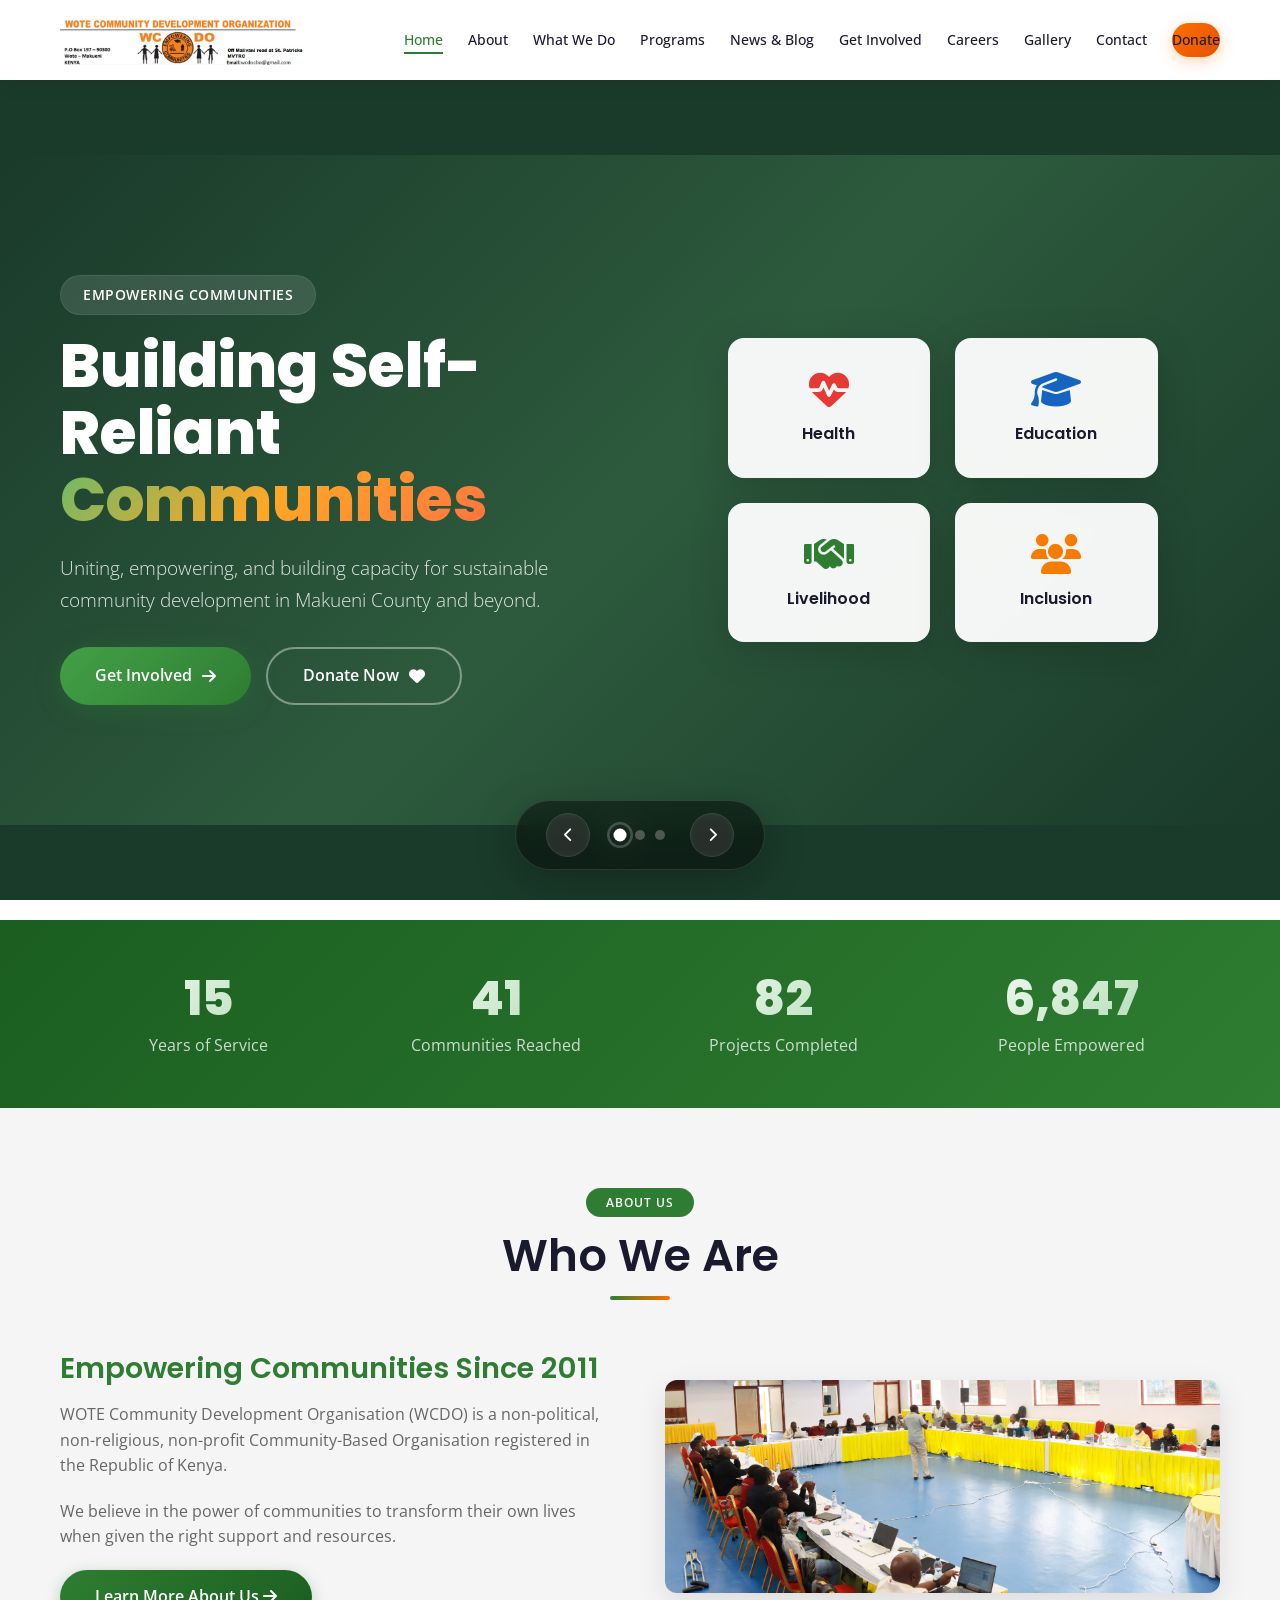
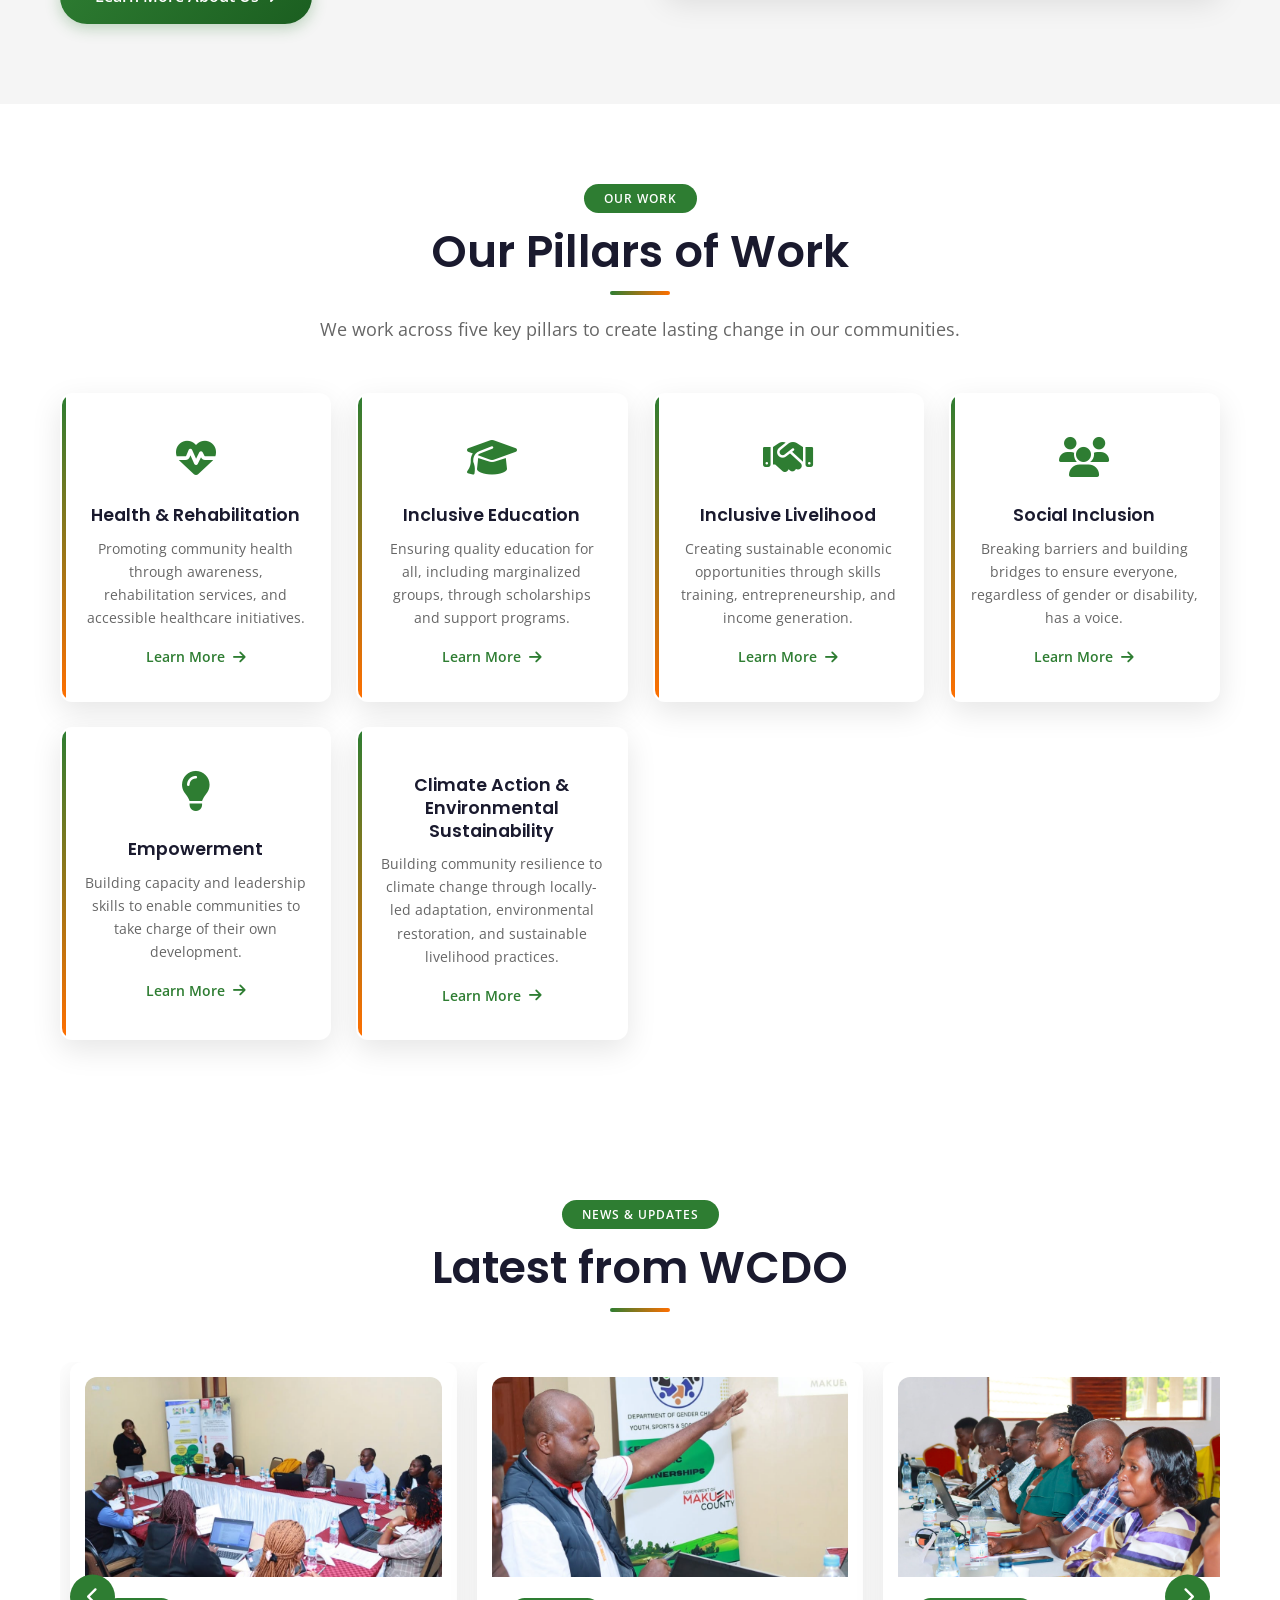
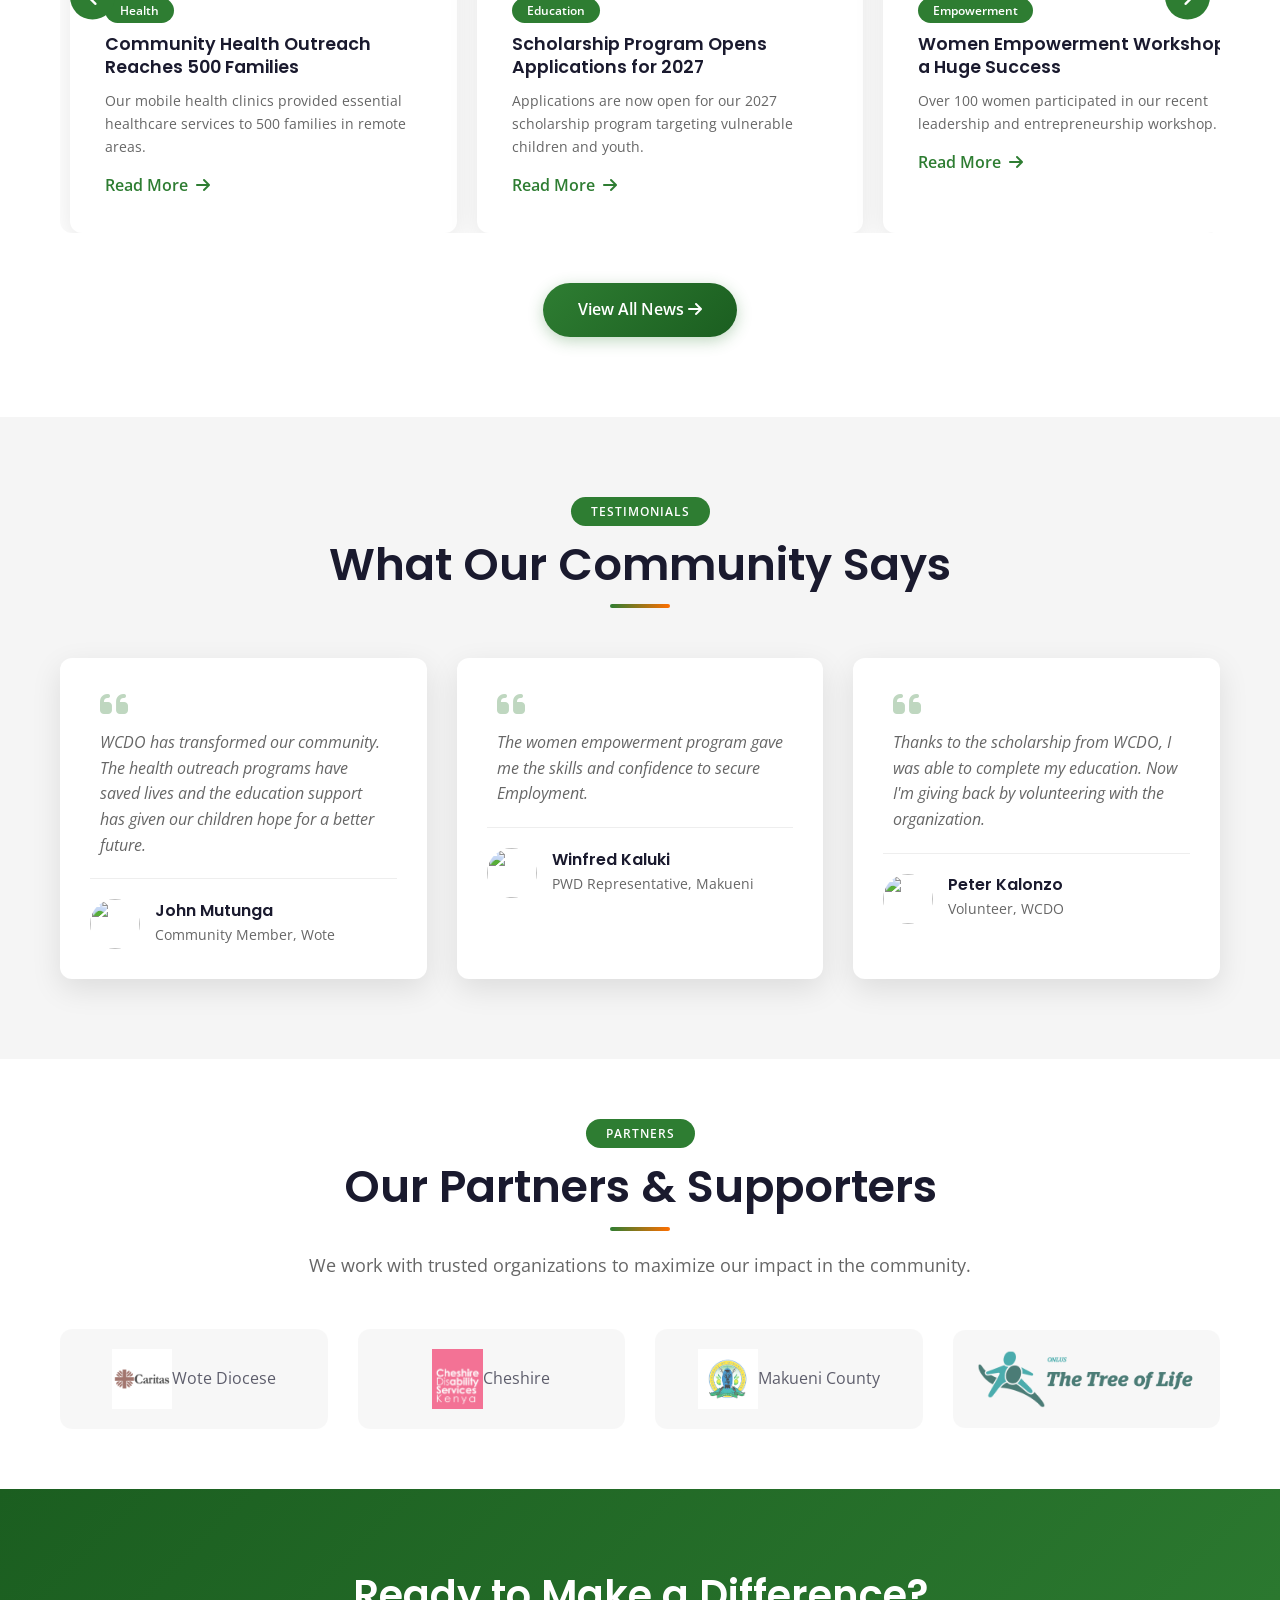
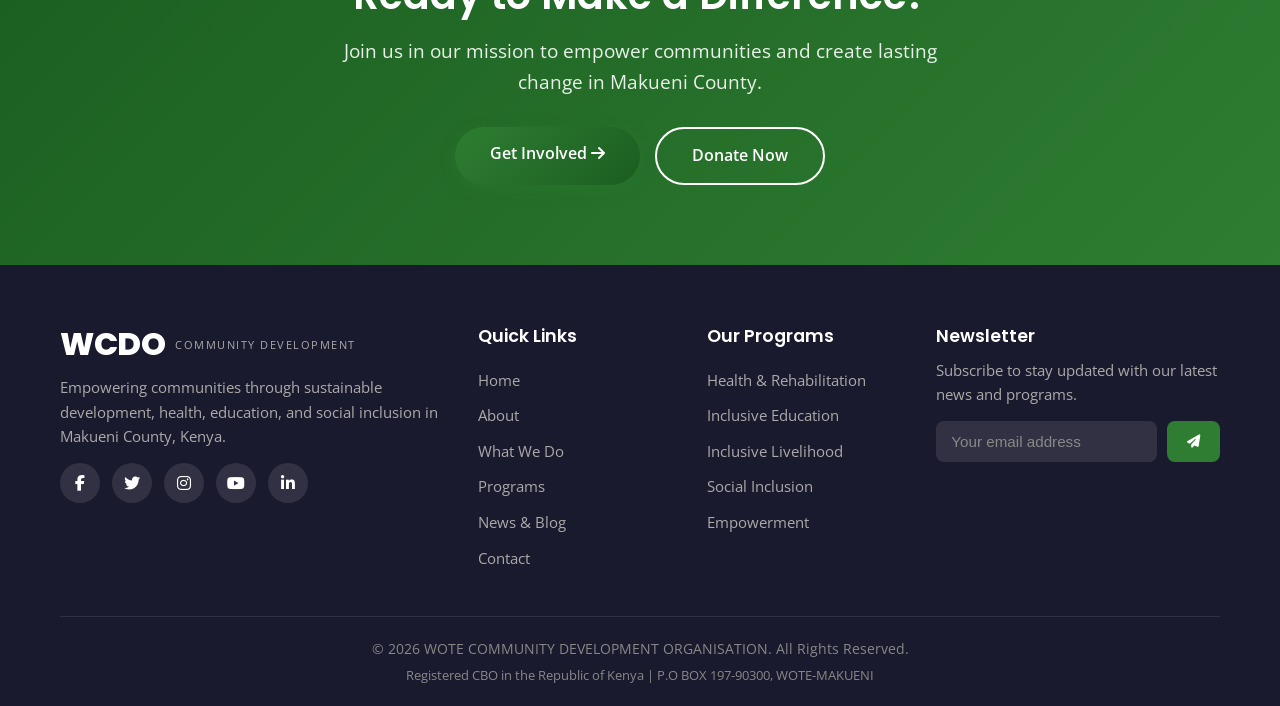
==== commit a7fb591a: "Update index.html" ====
--- a/index.html
+++ b/index.html
@@ -119,7 +119,7 @@
                     </div>
                 </div>
                 <div class="hero-image">
-                    <img src="assets/images/training 1.jpg" alt="Education" style="border-radius: 20px; box-shadow: 0 20px 60px rgba(0,0,0,0.3);">
+                    <img src="https://github.com/wcdocbo-lgtm/wcdo-website/blob/main/assets/images/training%201.JPG?raw=true" alt="Education" style="border-radius: 20px; box-shadow: 0 20px 60px rgba(0,0,0,0.3);">
                 </div>
             </div>
         </div>
@@ -138,7 +138,7 @@
                     </div>
                 </div>
                 <div class="hero-image">
-                    <img src="assets/images/training 3.jpg" alt="Healthcare" style="border-radius: 20px; box-shadow: 0 20px 60px rgba(0,0,0,0.3);">
+                    <img src="https://github.com/wcdocbo-lgtm/wcdo-website/blob/main/assets/images/training%203.JPG?raw=true" alt="Healthcare" style="border-radius: 20px; box-shadow: 0 20px 60px rgba(0,0,0,0.3);">
                 </div>
             </div>
         </div>
@@ -520,4 +520,4 @@
     <!-- ======================================== -->
     <script src="js/main.js"></script>
 </body>
-</html>+</html>
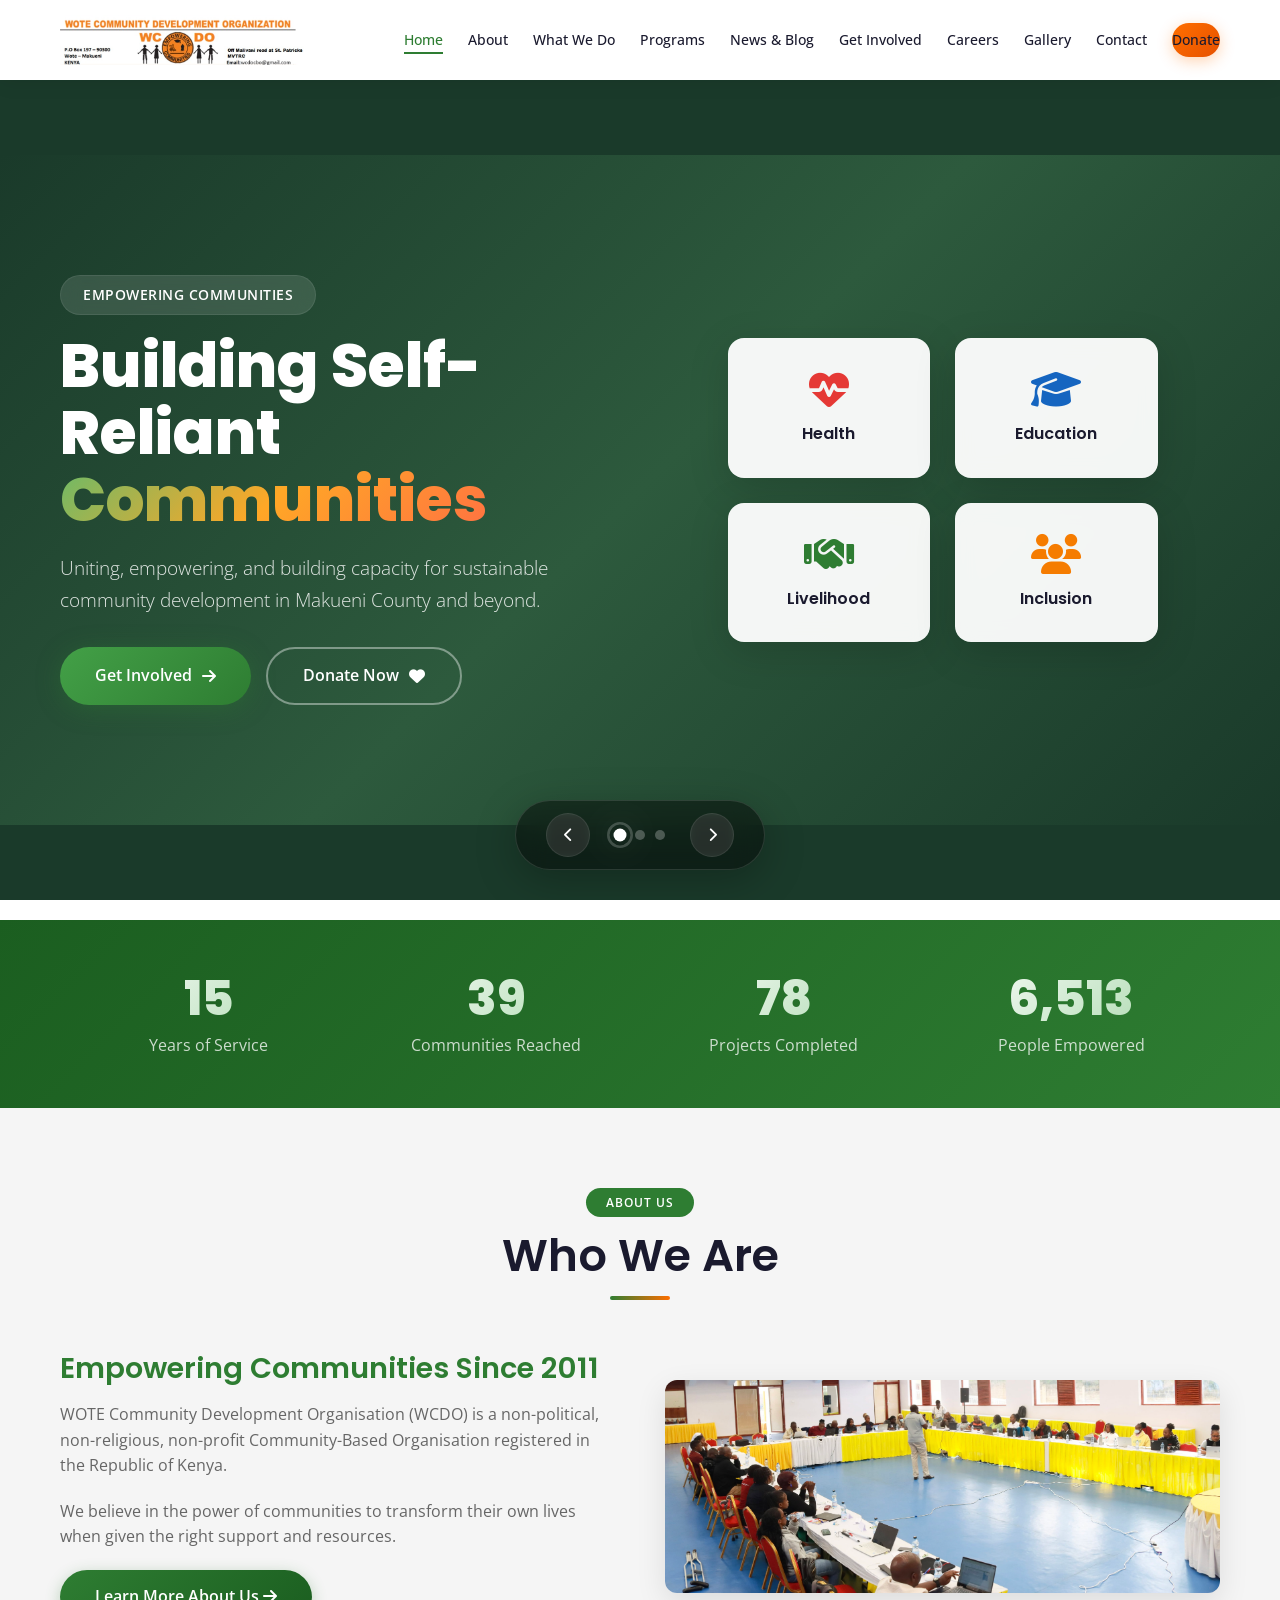
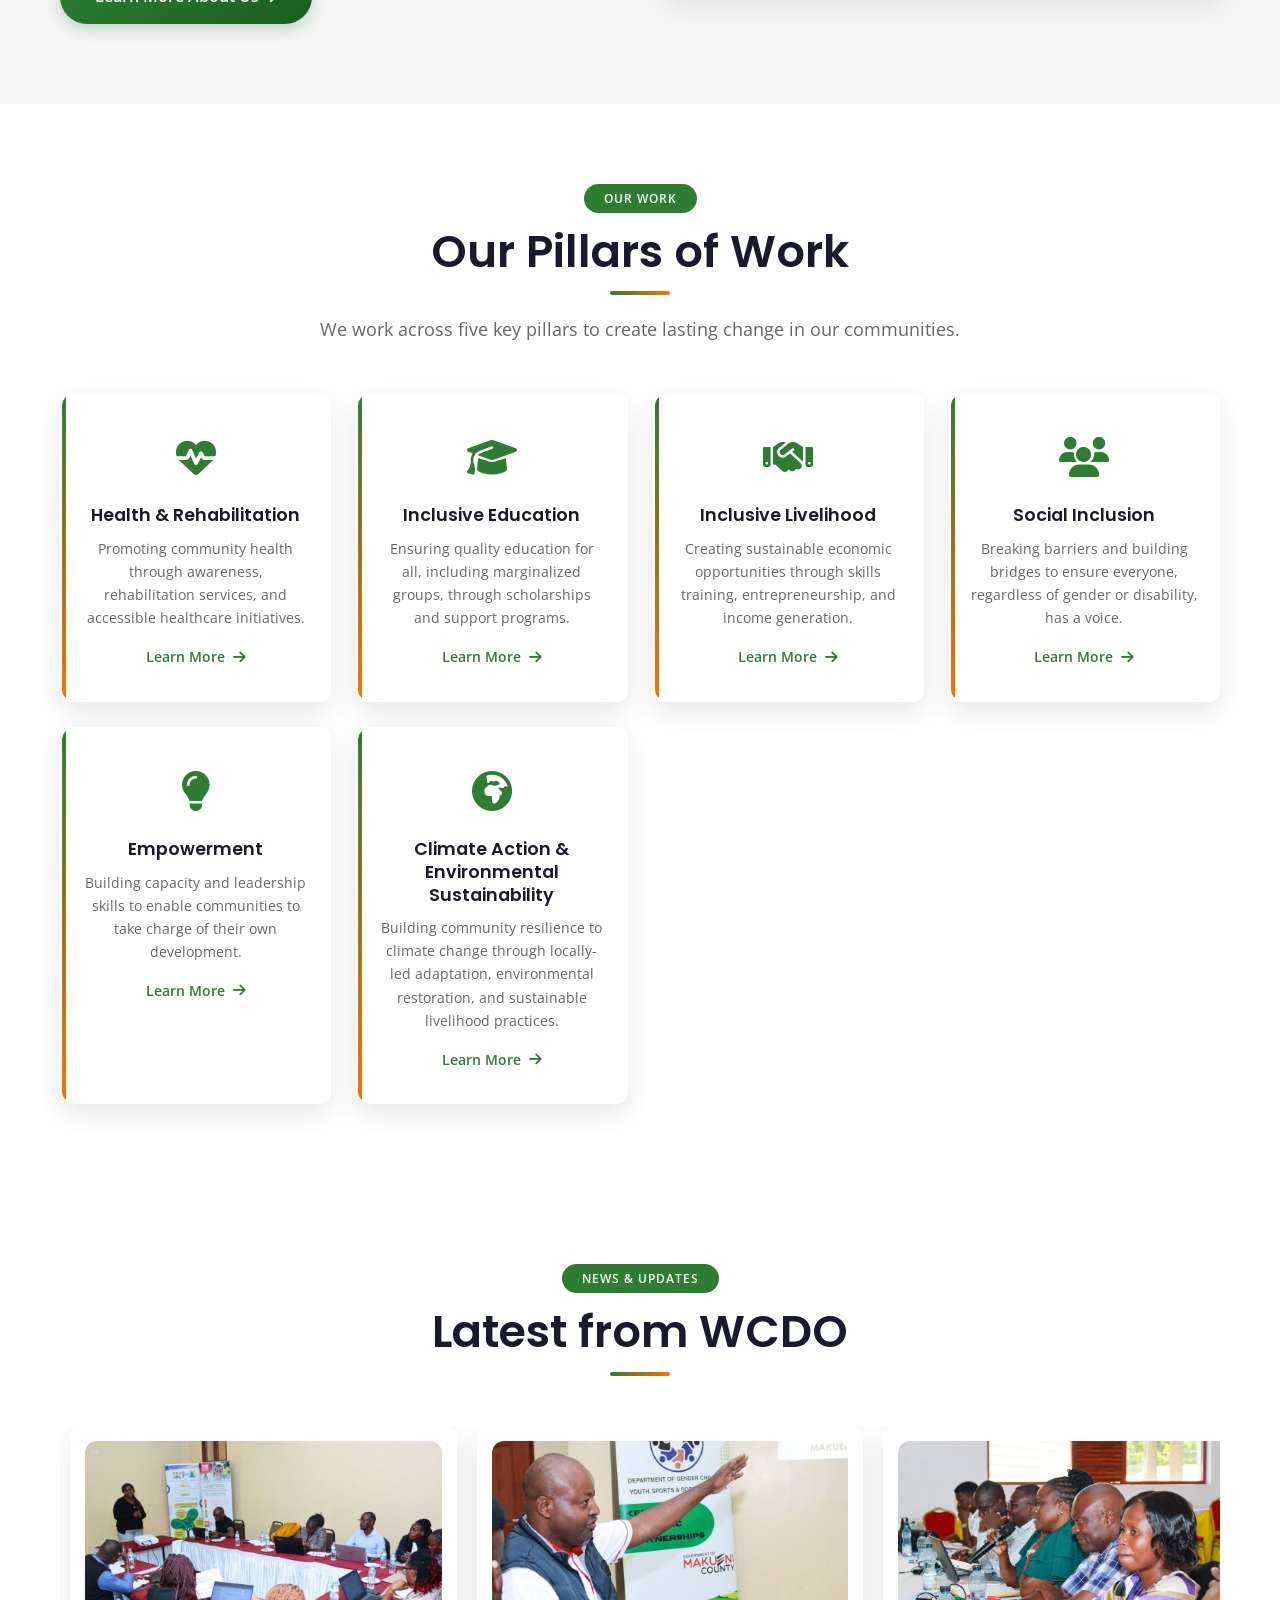
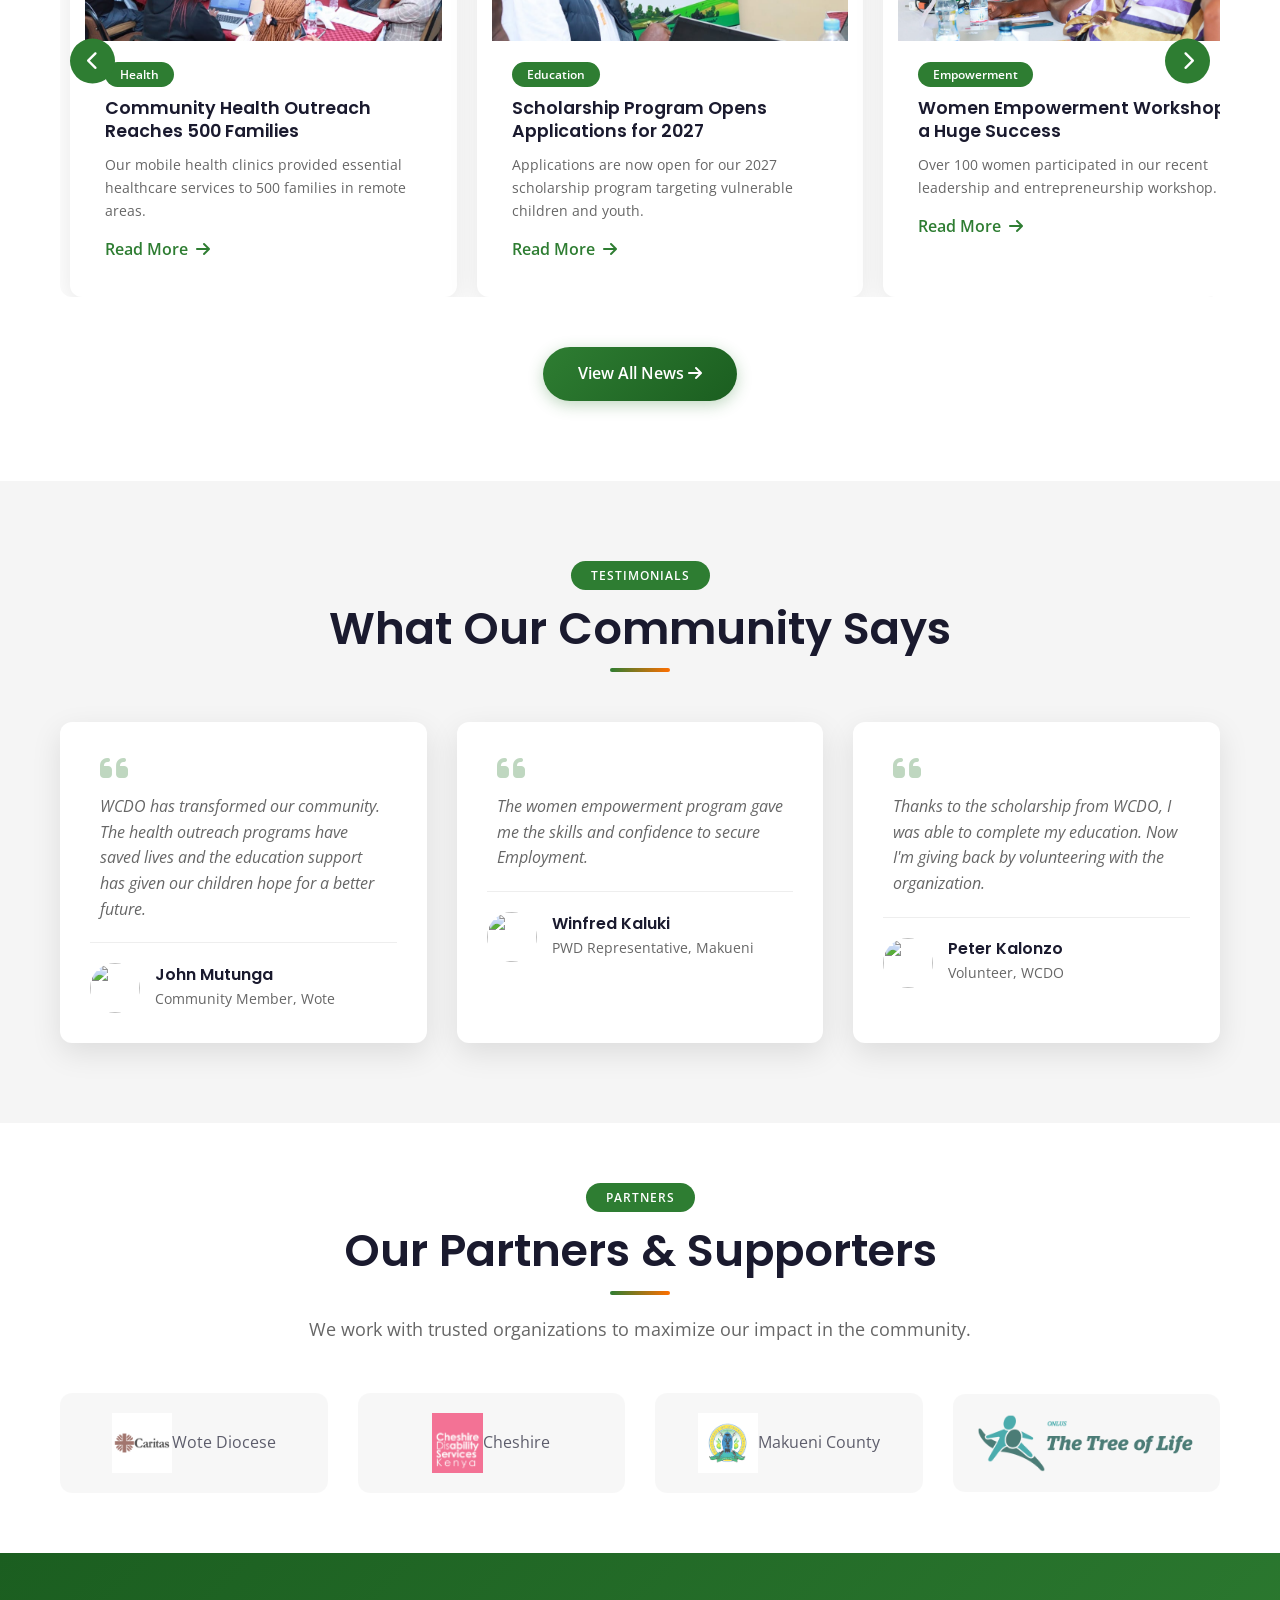
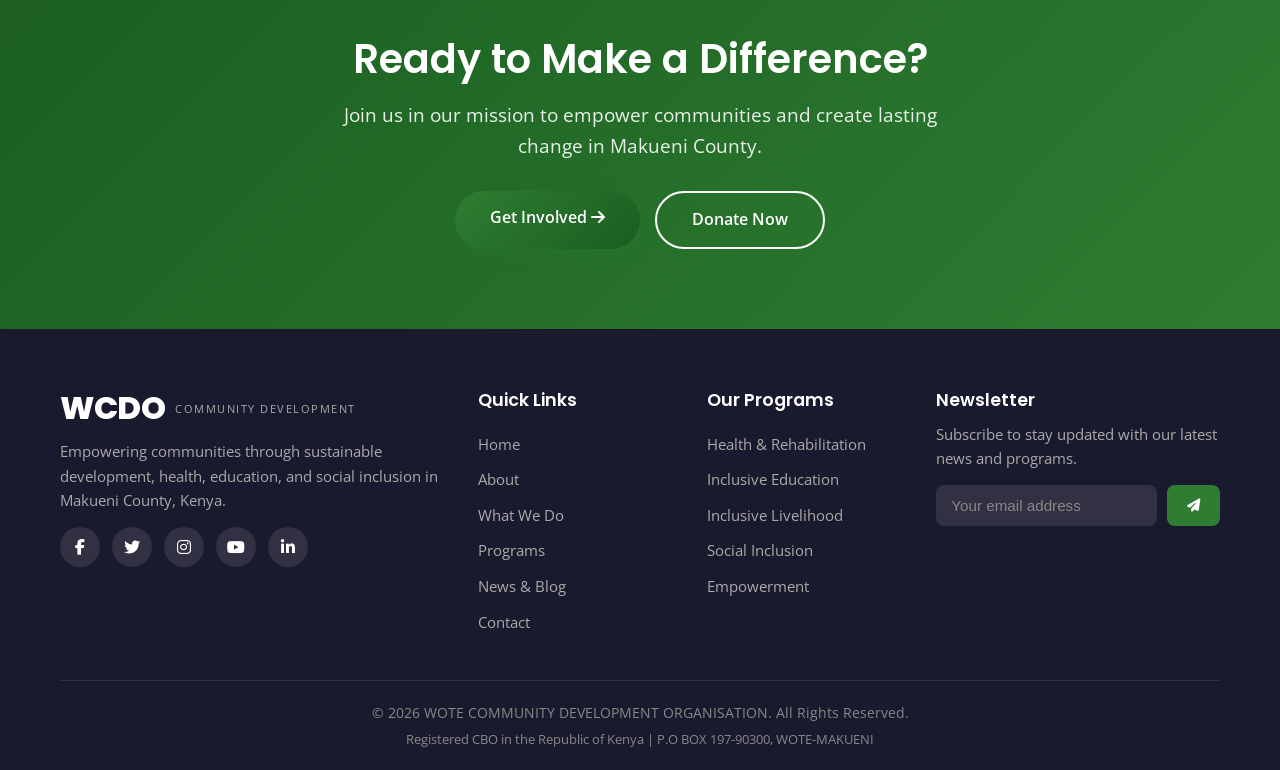
==== commit 465e5474: "Update index.html" ====
--- a/index.html
+++ b/index.html
@@ -251,7 +251,7 @@
                     <a href="what-we-do.html#empowerment" class="pillar-link">Learn More <i class="fas fa-arrow-right"></i></a>
                 </div>
 				 <div class="pillar-card">
-                    <div class="pillar-icon"><i class="fa-globe-africa"></i></div>
+                    <div class="pillar-icon"><i class="fas fa-globe-africa"></i></div>
                     <h3>Climate Action & Environmental Sustainability</h3>
                     <p>Building community resilience to climate change through locally-led adaptation, environmental restoration, and sustainable livelihood practices.</p>
                     <a href="what-we-do.html#empowerment" class="pillar-link">Learn More <i class="fas fa-arrow-right"></i></a>
